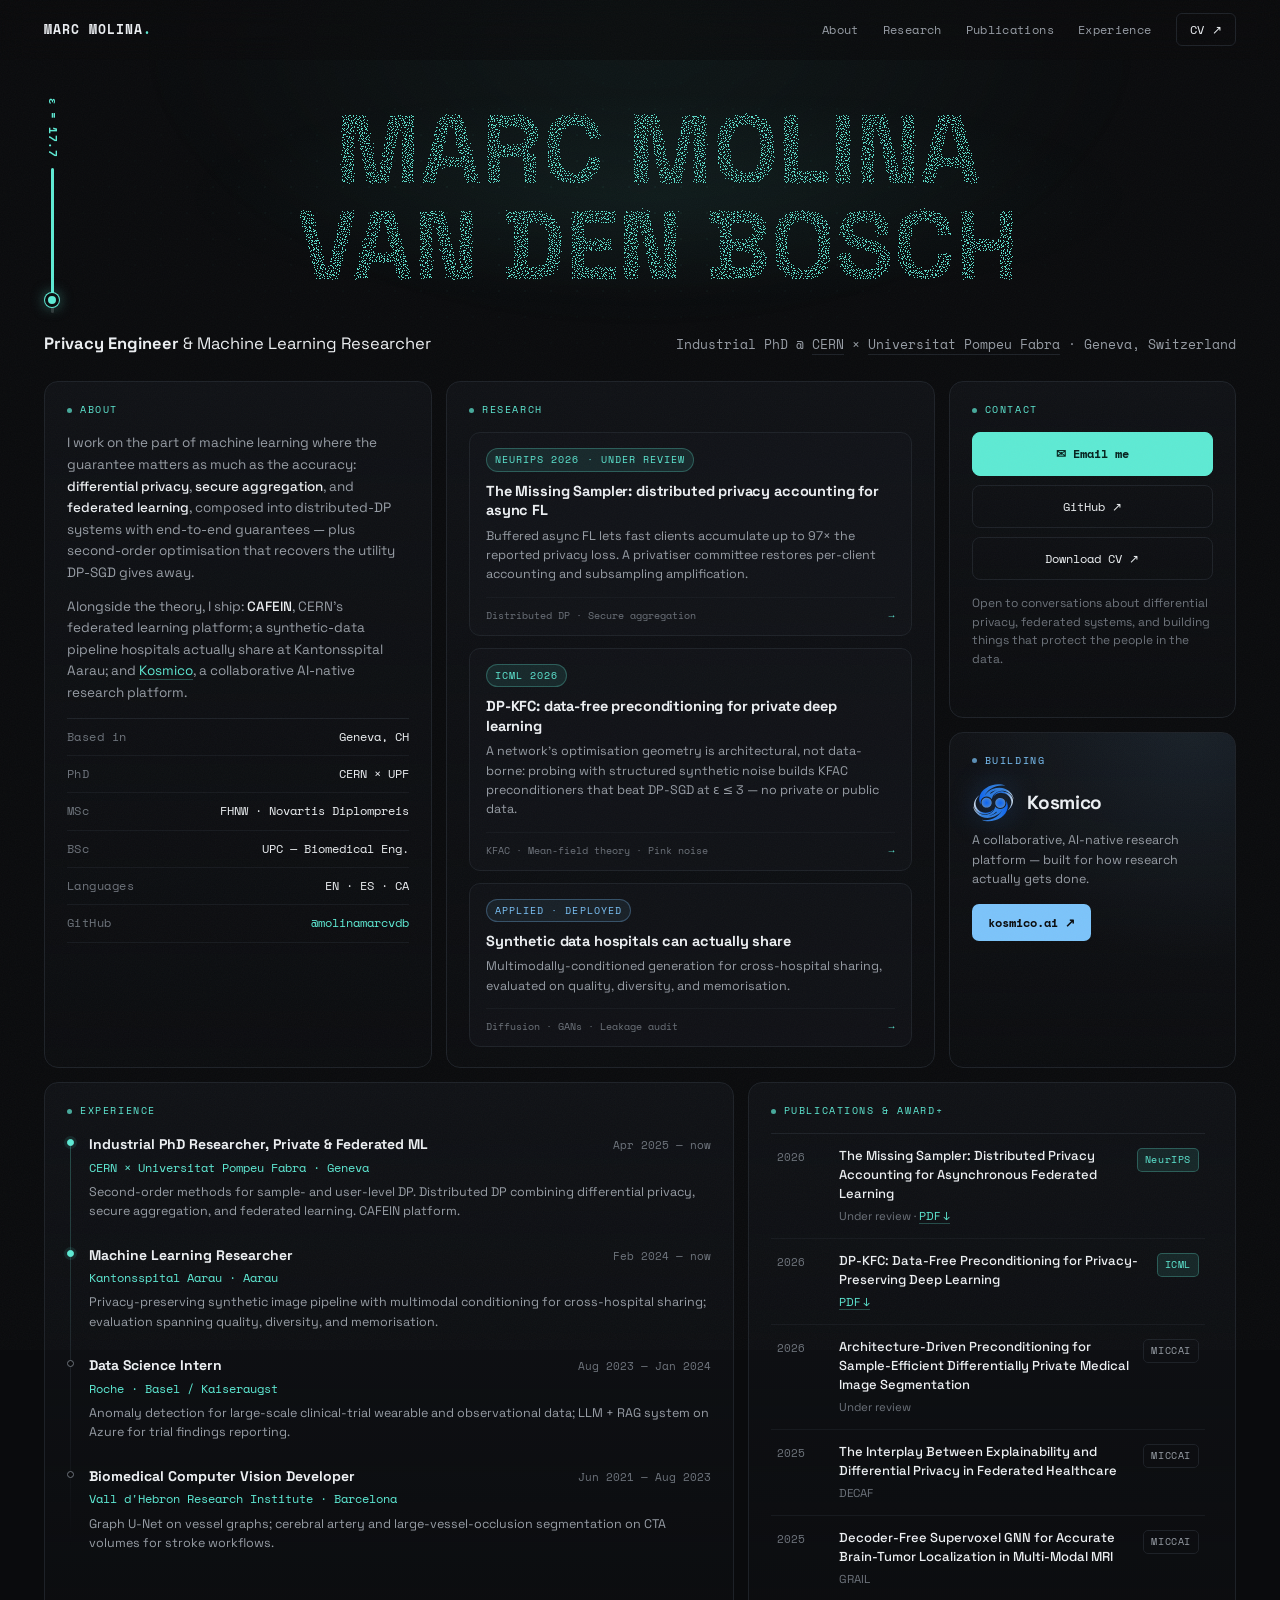
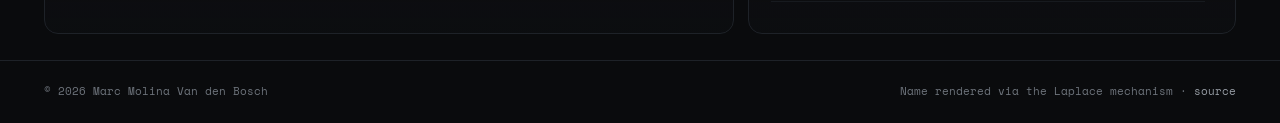
==== index.html @ 790215fb "personal website" ====
<!DOCTYPE html>
<html lang="en">
<head>
<meta charset="utf-8">
<meta name="viewport" content="width=device-width, initial-scale=1">
<title>Marc Molina Van den Bosch — Privacy Engineer &amp; ML Researcher</title>
<meta name="description" content="Privacy engineer and machine learning researcher at CERN. Differential privacy, private federated learning, secure aggregation, and privacy-preserving generative models.">
<meta name="author" content="Marc Molina Van den Bosch">

<meta property="og:type" content="website">
<meta property="og:title" content="Marc Molina Van den Bosch — Privacy Engineer &amp; ML Researcher">
<meta property="og:description" content="Differential privacy, private federated learning, secure aggregation. Industrial PhD researcher at CERN.">
<meta property="og:url" content="https://molinamarcvdb.github.io/">
<meta property="og:image" content="https://molinamarcvdb.github.io/assets/og.png">
<meta name="twitter:card" content="summary_large_image">
<meta name="twitter:image" content="https://molinamarcvdb.github.io/assets/og.png">
<meta name="theme-color" content="#0a0b0d">

<link rel="icon" href="data:image/svg+xml,%3Csvg xmlns='http://www.w3.org/2000/svg' viewBox='0 0 100 100'%3E%3Crect width='100' height='100' rx='20' fill='%230a0b0d'/%3E%3Ctext x='50' y='68' font-size='58' font-family='monospace' font-weight='bold' fill='%235eead4' text-anchor='middle'%3Eε%3C/text%3E%3C/svg%3E">

<link rel="preload" href="assets/fonts/space-grotesk-700.woff2" as="font" type="font/woff2" crossorigin>
<link rel="preload" href="assets/fonts/space-mono-400.woff2" as="font" type="font/woff2" crossorigin>
<link rel="stylesheet" href="assets/css/style.css">
</head>
<body>

<nav class="nav">
  <div class="nav__inner">
    <a class="nav__logo" href="#top">MARC MOLINA<span>.</span></a>
    <div class="nav__links">
      <a href="#about">About</a>
      <a href="#research">Research</a>
      <a href="#publications">Publications</a>
      <a href="#experience">Experience</a>
      <a class="nav__cv" href="assets/marc-molina-cv.pdf" target="_blank" rel="noopener">CV ↗</a>
    </div>
  </div>
</nav>

<main class="board-wrap" id="top">

  <!-- ======================= HERO BAND ======================= -->
  <header class="hero">
    <h1 class="hero__title">Marc Molina<br>Van den Bosch</h1>

    <div class="hero__canvas-wrap">
      <div class="eps" id="epsSlider" role="slider" tabindex="0"
           aria-label="Privacy budget epsilon — drag down to resolve the name"
           aria-orientation="vertical" aria-valuemin="0" aria-valuemax="1000" aria-valuenow="30">
        <span class="eps__val" id="epsVal">ε = 0.10</span>
        <div class="eps__track" id="epsTrack">
          <div class="eps__fill" id="epsFill"></div>
          <div class="eps__thumb" id="epsThumb"></div>
        </div>
      </div>
      <canvas id="nameCanvas" role="img" aria-label="Marc Molina Van den Bosch"></canvas>
    </div>

    <div class="hero__id">
      <p class="hero__role"><strong>Privacy Engineer</strong> &amp; Machine Learning Researcher</p>
      <p class="hero__affil">
        Industrial PhD @ <a href="https://home.cern/" target="_blank" rel="noopener">CERN</a>
        × <a href="https://www.upf.edu/" target="_blank" rel="noopener">Universitat Pompeu Fabra</a>
        · Geneva, Switzerland
      </p>
    </div>
  </header>

  <!-- ======================= BOARD ======================= -->
  <div class="board" data-stagger>

    <section class="panel span-4 reveal" id="about">
      <div class="panel__label">About</div>
      <p class="panel__text">
        I work on the part of machine learning where the guarantee matters as much as the
        accuracy: <strong>differential privacy</strong>, <strong>secure aggregation</strong>, and
        <strong>federated learning</strong>, composed into distributed-DP systems with end-to-end
        guarantees — plus second-order optimisation that recovers the utility DP-SGD gives away.
      </p>
      <p class="panel__text">
        Alongside the theory, I ship: <strong>CAFEIN</strong>, CERN's federated learning platform;
        a synthetic-data pipeline hospitals actually share at Kantonsspital Aarau; and
        <a href="https://kosmico.ai" target="_blank" rel="noopener">Kosmico</a>, a collaborative
        AI-native research platform.
      </p>
      <div class="facts">
        <div class="fact"><span class="fact__k">Based in</span><span class="fact__v">Geneva, CH</span></div>
        <div class="fact"><span class="fact__k">PhD</span><span class="fact__v">CERN × UPF</span></div>
        <div class="fact"><span class="fact__k">MSc</span><span class="fact__v">FHNW · Novartis Diplompreis</span></div>
        <div class="fact"><span class="fact__k">BSc</span><span class="fact__v">UPC — Biomedical Eng.</span></div>
        <div class="fact"><span class="fact__k">Languages</span><span class="fact__v">EN · ES · CA</span></div>
        <div class="fact"><span class="fact__k">GitHub</span><span class="fact__v"><a href="https://github.com/molinamarcvdb" target="_blank" rel="noopener">@molinamarcvdb</a></span></div>
      </div>
    </section>

    <section class="panel span-5 reveal" id="research">
      <div class="panel__label">Research</div>
      <div class="cards cards--stack">
        <a class="card" href="research/async-distributed-dp.html">
          <span class="card__tag">NeurIPS 2026 · under review</span>
          <h3 class="card__title">The Missing Sampler: distributed privacy accounting for async FL</h3>
          <p class="card__desc">Buffered async FL lets fast clients accumulate up to 97× the reported privacy loss. A privatiser committee restores per-client accounting and subsampling amplification.</p>
          <span class="card__foot"><span>Distributed DP · Secure aggregation</span><span class="card__arrow">→</span></span>
        </a>
        <a class="card" href="research/dp-kfc.html">
          <span class="card__tag">ICML 2026</span>
          <h3 class="card__title">DP-KFC: data-free preconditioning for private deep learning</h3>
          <p class="card__desc">A network's optimisation geometry is architectural, not data-borne: probing with structured synthetic noise builds KFAC preconditioners that beat DP-SGD at ε ≤ 3 — no private or public data.</p>
          <span class="card__foot"><span>KFAC · Mean-field theory · Pink noise</span><span class="card__arrow">→</span></span>
        </a>
        <a class="card" href="research/synthetic-data.html">
          <span class="card__tag card__tag--build">Applied · deployed</span>
          <h3 class="card__title">Synthetic data hospitals can actually share</h3>
          <p class="card__desc">Multimodally-conditioned generation for cross-hospital sharing, evaluated on quality, diversity, and memorisation.</p>
          <span class="card__foot"><span>Diffusion · GANs · Leakage audit</span><span class="card__arrow">→</span></span>
        </a>
      </div>
    </section>

    <div class="span-3 stack">
      <section class="panel reveal" id="contact">
        <div class="panel__label">Contact</div>
        <div class="contact-btns">
          <a class="btn btn--primary btn--block" href="mailto:marcmolinavdb@gmail.com">✉ Email me</a>
          <a class="btn btn--block" href="https://github.com/molinamarcvdb" target="_blank" rel="noopener">GitHub ↗</a>
          <a class="btn btn--block" href="assets/marc-molina-cv.pdf" target="_blank" rel="noopener">Download CV ↗</a>
        </div>
        <p class="contact-note">Open to conversations about differential privacy, federated systems, and building things that protect the people in the data.</p>
      </section>

      <section class="panel panel--kosmico reveal" id="kosmico">
        <div class="panel__label panel__label--build">Building</div>
        <div class="kosmico__lockup">
          <img class="kosmico__mark" src="assets/kosmico.svg" alt="Kosmico" width="44" height="41" loading="lazy">
          <h3 class="kosmico__title">Kosmico</h3>
        </div>
        <p class="kosmico__desc">A collaborative, AI-native research platform — built for how research actually gets done.</p>
        <a class="kosmico__cta" href="https://kosmico.ai" target="_blank" rel="noopener">kosmico.ai ↗</a>
      </section>
    </div>

    <section class="panel span-7 reveal" id="experience">
      <div class="panel__label">Experience</div>
      <div class="tl">
        <div class="tl__item tl__item--now">
          <span class="tl__dot"></span>
          <div class="tl__head">
            <h3 class="tl__role">Industrial PhD Researcher, Private &amp; Federated ML</h3>
            <span class="tl__date">Apr 2025 — now</span>
          </div>
          <p class="tl__org">CERN × Universitat Pompeu Fabra · Geneva</p>
          <p class="tl__desc">Second-order methods for sample- and user-level DP. Distributed DP combining differential privacy, secure aggregation, and federated learning. CAFEIN platform.</p>
        </div>
        <div class="tl__item tl__item--now">
          <span class="tl__dot"></span>
          <div class="tl__head">
            <h3 class="tl__role">Machine Learning Researcher</h3>
            <span class="tl__date">Feb 2024 — now</span>
          </div>
          <p class="tl__org">Kantonsspital Aarau · Aarau</p>
          <p class="tl__desc">Privacy-preserving synthetic image pipeline with multimodal conditioning for cross-hospital sharing; evaluation spanning quality, diversity, and memorisation.</p>
        </div>
        <div class="tl__item">
          <span class="tl__dot"></span>
          <div class="tl__head">
            <h3 class="tl__role">Data Science Intern</h3>
            <span class="tl__date">Aug 2023 — Jan 2024</span>
          </div>
          <p class="tl__org">Roche · Basel / Kaiseraugst</p>
          <p class="tl__desc">Anomaly detection for large-scale clinical-trial wearable and observational data; LLM + RAG system on Azure for trial findings reporting.</p>
        </div>
        <div class="tl__item">
          <span class="tl__dot"></span>
          <div class="tl__head">
            <h3 class="tl__role">Biomedical Computer Vision Developer</h3>
            <span class="tl__date">Jun 2021 — Aug 2023</span>
          </div>
          <p class="tl__org">Vall d'Hebron Research Institute · Barcelona</p>
          <p class="tl__desc">Graph U-Net on vessel graphs; cerebral artery and large-vessel-occlusion segmentation on CTA volumes for stroke workflows.</p>
        </div>
      </div>
    </section>

    <section class="panel span-5 reveal" id="publications">
      <div class="panel__label">Publications &amp; Awards</div>
      <div class="pubscroll">
        <div class="pubs">
          <div class="pub">
            <span class="pub__year">2026</span>
            <div>
              <p class="pub__title">The Missing Sampler: Distributed Privacy Accounting for Asynchronous Federated Learning</p>
              <p class="pub__note">Under review · <a class="pub__pdf" href="assets/papers/the-missing-sampler.pdf" target="_blank" rel="noopener">PDF ↓</a></p>
            </div>
            <span class="pub__venue pub__venue--hot">NeurIPS</span>
          </div>
          <div class="pub">
            <span class="pub__year">2026</span>
            <div>
              <p class="pub__title">DP-KFC: Data-Free Preconditioning for Privacy-Preserving Deep Learning</p>
              <p class="pub__note"><a class="pub__pdf" href="assets/papers/dp-kfc.pdf" target="_blank" rel="noopener">PDF ↓</a></p>
            </div>
            <span class="pub__venue pub__venue--hot">ICML</span>
          </div>
          <div class="pub">
            <span class="pub__year">2026</span>
            <div>
              <p class="pub__title">Architecture-Driven Preconditioning for Sample-Efficient Differentially Private Medical Image Segmentation</p>
              <p class="pub__note">Under review</p>
            </div>
            <span class="pub__venue">MICCAI</span>
          </div>
          <div class="pub">
            <span class="pub__year">2025</span>
            <div>
              <p class="pub__title">The Interplay Between Explainability and Differential Privacy in Federated Healthcare</p>
              <p class="pub__note">DECAF</p>
            </div>
            <span class="pub__venue">MICCAI</span>
          </div>
          <div class="pub">
            <span class="pub__year">2025</span>
            <div>
              <p class="pub__title">Decoder-Free Supervoxel GNN for Accurate Brain-Tumor Localization in Multi-Modal MRI</p>
              <p class="pub__note">GRAIL</p>
            </div>
            <span class="pub__venue">MICCAI</span>
          </div>
          <div class="pub">
            <span class="pub__year">2024</span>
            <div>
              <p class="pub__title">Memorization Detection Benchmark for Generative Image Models</p>
              <p class="pub__note">Safe Generative AI Workshop</p>
            </div>
            <span class="pub__venue">NeurIPS</span>
          </div>
          <div class="pub">
            <span class="pub__year">2024</span>
            <div><p class="pub__title">Enhancing federated learning in multicenter studies via synthetic data generation for improved downstream performance</p></div>
            <span class="pub__venue">RSNA</span>
          </div>
          <div class="pub">
            <span class="pub__year">2024</span>
            <div>
              <p class="pub__title">A multifaceted evaluation framework of generative medical image models</p>
              <p class="pub__note">Best MSc thesis — Novartis Industry Diplompreis</p>
            </div>
            <span class="pub__venue pub__venue--award">Award</span>
          </div>
          <div class="pub">
            <span class="pub__year">2024</span>
            <div>
              <p class="pub__title">Conditional Style-based GANs for Generating Synthetically Private Mammograms</p>
              <p class="pub__note">Top-5 abstract — KSA Tag der Innovation &amp; Forschung</p>
            </div>
            <span class="pub__venue pub__venue--award">Award</span>
          </div>
          <div class="pub">
            <span class="pub__year">2024</span>
            <div><p class="pub__title">Evolutionary, Bayesian, and Quasi-Monte Carlo Hyperparameter Tuning</p></div>
            <span class="pub__venue">ISBM</span>
          </div>
          <div class="pub">
            <span class="pub__year">2023</span>
            <div><p class="pub__title">Fully automated Large Vessel Occlusion localization and segmentation from CT and CTA</p></div>
            <span class="pub__venue">ESOC</span>
          </div>
        </div>
      </div>
    </section>

  </div>
</main>

<footer class="foot">
  <div class="foot__inner">
    <span>© 2026 Marc Molina Van den Bosch</span>
    <span>Name rendered via the Laplace mechanism · <a href="https://github.com/molinamarcvdb/molinamarcvdb.github.io">source</a></span>
  </div>
</footer>

<script src="assets/js/noise.js"></script>
<script src="assets/js/main.js"></script>
</body>
</html>
---- assets/css/style.css ----
/* ============================================================
   Marc Molina Van den Bosch — personal site (dashboard layout)
   Palette: signal emerging from noise.
   Semantics: teal = research, blue = built/shipped, gold = award
   Type: Space Grotesk (display/body) + Space Mono (data) — self-hosted, OFL.
   ============================================================ */

@font-face {
  font-family: 'Space Grotesk';
  font-style: normal; font-weight: 400; font-display: swap;
  src: url('../fonts/space-grotesk-400.woff2') format('woff2');
}
@font-face {
  font-family: 'Space Grotesk';
  font-style: normal; font-weight: 500; font-display: swap;
  src: url('../fonts/space-grotesk-500.woff2') format('woff2');
}
@font-face {
  font-family: 'Space Grotesk';
  font-style: normal; font-weight: 700; font-display: swap;
  src: url('../fonts/space-grotesk-700.woff2') format('woff2');
}
@font-face {
  font-family: 'Space Mono';
  font-style: normal; font-weight: 400; font-display: swap;
  src: url('../fonts/space-mono-400.woff2') format('woff2');
}
@font-face {
  font-family: 'Space Mono';
  font-style: normal; font-weight: 700; font-display: swap;
  src: url('../fonts/space-mono-700.woff2') format('woff2');
}

:root {
  --bg:        #0a0b0d;
  --bg-elev:   #101216;
  --bg-elev-2: #14171c;
  --line:      #1e2228;
  --line-soft: #171a1f;
  --text:      #eceff2;
  --muted:     #979da5;
  --muted-dim: #6d737b;
  --accent:    #5eead4;
  --accent-2:  #7cc4fa;
  --gold:      #e6c078;
  --accent-dim: rgba(94, 234, 212, 0.10);
  --accent-line: rgba(94, 234, 212, 0.28);

  --mono: 'Space Mono', ui-monospace, SFMono-Regular, 'SF Mono', Menlo, monospace;
  --sans: 'Space Grotesk', -apple-system, BlinkMacSystemFont, 'Segoe UI', system-ui, sans-serif;

  --maxw: 1080px;        /* article pages */
  --maxw-board: 1240px;  /* dashboard */
  --ease: cubic-bezier(0.16, 1, 0.3, 1);
}

*, *::before, *::after { box-sizing: border-box; }

html {
  scroll-behavior: smooth;
  -webkit-text-size-adjust: 100%;
  scrollbar-width: thin;
  scrollbar-color: #262b33 var(--bg);
}

body {
  margin: 0;
  background: var(--bg);
  color: var(--text);
  font-family: var(--sans);
  font-size: 15.5px;
  line-height: 1.6;
  -webkit-font-smoothing: antialiased;
  -moz-osx-font-smoothing: grayscale;
  overflow-x: hidden;
}

/* ---- Film grain overlay ---- */
body::after {
  content: '';
  position: fixed;
  inset: -50%;
  pointer-events: none;
  z-index: 9999;
  opacity: 0.035;
  background-image: url("data:image/svg+xml,%3Csvg xmlns='http://www.w3.org/2000/svg' width='200' height='200'%3E%3Cfilter id='n'%3E%3CfeTurbulence type='fractalNoise' baseFrequency='0.85' numOctaves='3' stitchTiles='stitch'/%3E%3C/filter%3E%3Crect width='200' height='200' filter='url(%23n)'/%3E%3C/svg%3E");
  animation: grain 8s steps(6) infinite;
}
@keyframes grain {
  0%,100% { transform: translate(0,0); }
  17% { transform: translate(-3%, -2%); }
  33% { transform: translate(2%, -4%); }
  50% { transform: translate(-2%, 3%); }
  67% { transform: translate(3%, 1%); }
  83% { transform: translate(-1%, -3%); }
}

/* ---- Ambient glow ---- */
body::before {
  content: '';
  position: fixed;
  top: -30vh; left: 50%;
  width: 90vw; height: 70vh;
  transform: translateX(-50%);
  pointer-events: none;
  z-index: 0;
  background: radial-gradient(ellipse at center, rgba(94,234,212,0.055), transparent 62%);
  filter: blur(30px);
}

a { color: inherit; }

::selection { background: var(--accent); color: #06231f; }

::-webkit-scrollbar { width: 10px; }
::-webkit-scrollbar-track { background: var(--bg); }
::-webkit-scrollbar-thumb { background: #22272e; border-radius: 6px; border: 2px solid var(--bg); }
::-webkit-scrollbar-thumb:hover { background: #2e3640; }

/* ============================================================
   Layout containers
   ============================================================ */
.wrap {                       /* article pages */
  width: 100%;
  max-width: var(--maxw);
  margin: 0 auto;
  padding: 0 28px;
  position: relative;
  z-index: 1;
}

.board-wrap {                 /* dashboard */
  width: 100%;
  max-width: var(--maxw-board);
  margin: 0 auto;
  padding: 0 24px 26px;
  position: relative;
  z-index: 1;
}

/* ============================================================
   Nav
   ============================================================ */
.nav {
  position: fixed;
  top: 0; left: 0; right: 0;
  z-index: 100;
  backdrop-filter: blur(14px);
  -webkit-backdrop-filter: blur(14px);
  background: rgba(10, 11, 13, 0.6);
  border-bottom: 1px solid transparent;
  transition: border-color .4s var(--ease), background .4s var(--ease);
}
.nav.scrolled {
  border-bottom-color: var(--line);
  background: rgba(10, 11, 13, 0.86);
}
.nav__inner {
  max-width: var(--maxw-board);
  margin: 0 auto;
  padding: 13px 24px;
  display: flex;
  align-items: center;
  justify-content: space-between;
  gap: 20px;
}
.nav__logo {
  font-family: var(--mono);
  font-size: 13px;
  letter-spacing: 0.08em;
  text-decoration: none;
  color: var(--text);
  font-weight: 600;
  white-space: nowrap;
}
.nav__logo span { color: var(--accent); }
.nav__links {
  display: flex;
  gap: 24px;
  align-items: center;
}
.nav__links a {
  font-family: var(--mono);
  font-size: 12px;
  color: var(--muted);
  text-decoration: none;
  letter-spacing: 0.03em;
  transition: color .25s var(--ease);
  position: relative;
}
.nav__links a::after {
  content: '';
  position: absolute;
  left: 0; bottom: -5px;
  width: 0; height: 1px;
  background: var(--accent);
  transition: width .3s var(--ease);
}
.nav__links a:hover { color: var(--text); }
.nav__links a:hover::after { width: 100%; }
.nav__cv {
  border: 1px solid var(--line);
  padding: 6px 13px;
  border-radius: 6px;
  color: var(--text) !important;
}
.nav__cv:hover {
  border-color: var(--accent-line);
  background: var(--accent-dim);
}
.nav__cv::after { display: none !important; }

@media (max-width: 720px) {
  .nav__links a:not(.nav__cv) { display: none; }
}

/* ============================================================
   Hero band — compact
   ============================================================ */
.hero {
  position: relative;
  padding: 96px 0 24px;
  display: flex;
  flex-direction: column;
  gap: 16px;
}
/* Faint sampling grid behind the point cloud */
.hero::before {
  content: '';
  position: absolute;
  inset: 70px 0 0 0;
  background-image: radial-gradient(rgba(94, 234, 212, 0.05) 1px, transparent 1.4px);
  background-size: 26px 26px;
  -webkit-mask-image: radial-gradient(ellipse 75% 80% at 45% 45%, black, transparent 80%);
  mask-image: radial-gradient(ellipse 75% 80% at 45% 45%, black, transparent 80%);
  pointer-events: none;
  z-index: -1;
}

/* The name renders as real text until the canvas proves it can take over. */
.hero__title {
  font-size: clamp(32px, 6.6vw, 84px);
  font-weight: 700;
  line-height: 1.02;
  letter-spacing: -0.04em;
  text-transform: uppercase;
  margin: 0;
  color: var(--accent);
  opacity: 0;
  animation: fadeUp .8s var(--ease) .4s forwards;
}

.hero__canvas-wrap {
  position: relative;
  width: 100%;
  display: none;            /* revealed by JS once the cloud is built */
  align-items: stretch;
  gap: clamp(12px, 1.6vw, 24px);
}
.hero.canvas-on .hero__canvas-wrap { display: flex; }
#nameCanvas {
  display: block;
  flex: 1;
  min-width: 0;
  width: auto;
  height: auto;
  cursor: crosshair;
  background: radial-gradient(58% 72% at 50% 46%, rgba(94, 234, 212, 0.05), transparent 72%);
}
.hero.canvas-on .hero__title {
  position: absolute;
  width: 1px; height: 1px;
  padding: 0; margin: -1px;
  overflow: hidden;
  clip: rect(0,0,0,0);
  white-space: nowrap;
  border: 0;
  animation: none;
}

.hero__id {
  display: flex;
  align-items: baseline;
  justify-content: space-between;
  gap: 10px 28px;
  flex-wrap: wrap;
}
.hero__role {
  font-size: 16.5px;
  color: var(--text);
  font-weight: 400;
  margin: 0;
  opacity: 0;
  animation: fadeUp .8s var(--ease) 1.5s forwards;
}
.hero__role strong { font-weight: 600; }
.hero__affil {
  font-family: var(--mono);
  font-size: 12.5px;
  color: var(--muted);
  margin: 0;
  opacity: 0;
  animation: fadeUp .8s var(--ease) 1.65s forwards;
}
.hero__affil a { color: var(--muted); text-decoration: none; border-bottom: 1px solid var(--line); }
.hero__affil a:hover { color: var(--accent); border-color: var(--accent-line); }

@keyframes fadeUp {
  from { opacity: 0; transform: translateY(14px); }
  to   { opacity: 1; transform: translateY(0); }
}

/* ---- The epsilon control — vertical dial, left of the name ----
   Drag DOWN to raise epsilon and resolve the name. t=0 (noise) at the top,
   t=1 (crisp) at the bottom, so the fill grows downward as signal returns. */
.eps {
  flex: 0 0 auto;
  display: flex;
  flex-direction: column;
  align-items: center;
  justify-content: center;
  gap: 10px;
  padding: 2px 0;
  touch-action: none;       /* let us own vertical drag, not the page scroll */
  outline: none;
  opacity: 0;
  animation: fadeUp .8s var(--ease) 2s forwards;
}
.eps__val {
  font-family: var(--mono);
  font-size: 10.5px;
  color: var(--accent);
  font-weight: 600;
  font-variant-numeric: tabular-nums;
  white-space: nowrap;
  writing-mode: vertical-rl;
  text-orientation: mixed;
  letter-spacing: 0.05em;
}
.eps__track {
  position: relative;
  flex: 1;
  width: 3px;
  min-height: 70px;         /* stay draggable even when the name is short */
  border-radius: 3px;
  background: rgba(255, 255, 255, 0.15);
  cursor: pointer;
}
.eps__fill {
  position: absolute;
  top: 0; left: 0; right: 0;
  height: var(--pct, 50%);
  background: var(--accent);
  border-radius: 3px;
}
.eps__thumb {
  position: absolute;
  left: 50%;
  top: var(--pct, 50%);
  width: 14px; height: 14px;
  border-radius: 50%;
  background: var(--accent);
  border: 3px solid var(--bg);
  box-shadow: 0 0 0 1px var(--accent), 0 0 14px rgba(94, 234, 212, 0.5);
  transform: translate(-50%, -50%);
  cursor: grab;
  transition: box-shadow .2s var(--ease);
}
.eps.dragging .eps__thumb,
.eps__thumb:active { cursor: grabbing; box-shadow: 0 0 0 1px var(--accent), 0 0 20px rgba(94, 234, 212, 0.75); }
.eps:focus-visible .eps__thumb { box-shadow: 0 0 0 2px var(--accent), 0 0 20px rgba(94, 234, 212, 0.7); }

/* The rotated readout would eat the whole column when the name is short. */
@media (max-width: 900px) {
  .eps__val { display: none; }
}

/* ============================================================
   Board grid
   ============================================================ */
.board {
  display: grid;
  grid-template-columns: repeat(12, 1fr);
  gap: 14px;
  align-items: stretch;
}
.span-3 { grid-column: span 3; }
.span-4 { grid-column: span 4; }
.span-5 { grid-column: span 5; }
.span-7 { grid-column: span 7; }

.stack {
  display: flex;
  flex-direction: column;
  gap: 14px;
}
.stack > .panel { flex: 1; }

@media (max-width: 1080px) {
  .span-3, .span-4, .span-5, .span-7 { grid-column: span 6; }
}
@media (max-width: 760px) {
  .span-3, .span-4, .span-5, .span-7 { grid-column: span 12; }
}

.panel {
  border: 1px solid var(--line);
  border-radius: 14px;
  background: linear-gradient(180deg, var(--bg-elev), rgba(16, 18, 22, 0.35));
  padding: 20px 22px;
  min-width: 0;
}
.panel__label {
  font-family: var(--mono);
  font-size: 10px;
  letter-spacing: 0.16em;
  text-transform: uppercase;
  color: var(--accent);
  margin-bottom: 14px;
  display: flex;
  align-items: center;
  gap: 8px;
}
.panel__label::before {
  content: '';
  width: 5px; height: 5px;
  border-radius: 50%;
  background: var(--accent);
  opacity: 0.7;
}
.panel__label--build { color: var(--accent-2); }
.panel__label--build::before { background: var(--accent-2); }

.panel__text {
  color: var(--muted);
  font-size: 13.5px;
  line-height: 1.6;
  margin: 0 0 12px;
}
.panel__text strong { color: var(--text); font-weight: 500; }
.panel__text a { color: var(--accent); text-decoration: none; border-bottom: 1px solid var(--accent-line); }
.panel__text a:hover { background: var(--accent-dim); }

/* ============================================================
   Facts
   ============================================================ */
.facts { border-top: 1px solid var(--line); margin-top: 14px; }
.fact {
  display: flex;
  justify-content: space-between;
  gap: 14px;
  padding: 9px 0;
  border-bottom: 1px solid var(--line-soft);
  font-family: var(--mono);
  font-size: 11.5px;
}
.fact__k { color: var(--muted-dim); letter-spacing: .04em; }
.fact__v { color: var(--text); text-align: right; }
.fact__v a { color: var(--accent); text-decoration: none; }
.fact__v a:hover { text-decoration: underline; }

/* ============================================================
   Research cards — stacked compact
   ============================================================ */
.cards--stack {
  display: flex;
  flex-direction: column;
  gap: 12px;
}
.card {
  position: relative;
  display: flex;
  flex-direction: column;
  border: 1px solid var(--line);
  border-radius: 11px;
  padding: 15px 16px 11px;
  background: rgba(20, 23, 28, 0.5);
  text-decoration: none;
  color: inherit;
  overflow: hidden;
  transition: border-color .35s var(--ease), transform .35s var(--ease);
}
.card::before {
  content: '';
  position: absolute;
  inset: 0;
  background: radial-gradient(320px circle at var(--mx,50%) var(--my,0%), rgba(94,234,212,0.07), transparent 45%);
  opacity: 0;
  transition: opacity .35s var(--ease);
  pointer-events: none;
}
.card:hover { border-color: var(--accent-line); transform: translateY(-2px); }
.card:hover::before { opacity: 1; }

.card__tag {
  font-family: var(--mono);
  font-size: 9.5px;
  letter-spacing: 0.11em;
  text-transform: uppercase;
  color: var(--accent);
  background: var(--accent-dim);
  border: 1px solid var(--accent-line);
  padding: 3px 8px;
  border-radius: 20px;
  align-self: flex-start;
  margin-bottom: 10px;
}
.card__tag--build {
  color: var(--accent-2);
  border-color: rgba(124, 196, 250, 0.3);
  background: rgba(124, 196, 250, 0.08);
}
.card__title {
  font-size: 14.5px;
  font-weight: 600;
  margin: 0 0 6px;
  letter-spacing: -0.01em;
  line-height: 1.35;
}
.card__desc {
  color: var(--muted);
  font-size: 12.5px;
  margin: 0 0 12px;
  flex: 1;
  line-height: 1.55;
}
.card__foot {
  display: flex;
  align-items: center;
  justify-content: space-between;
  gap: 12px;
  font-family: var(--mono);
  font-size: 10px;
  color: var(--muted-dim);
  padding-top: 10px;
  border-top: 1px solid var(--line-soft);
}
.card__arrow {
  color: var(--accent);
  transition: transform .3s var(--ease);
  display: inline-block;
}
.card:hover .card__arrow { transform: translateX(4px); }

/* ============================================================
   Publications — scrollable panel
   ============================================================ */
.pubscroll {
  overflow-y: auto;
  max-height: 480px;
  padding-right: 8px;
  scrollbar-width: thin;
  scrollbar-color: #262b33 transparent;
}
.pubscroll::-webkit-scrollbar { width: 7px; }
.pubscroll::-webkit-scrollbar-track { background: transparent; }
.pubscroll::-webkit-scrollbar-thumb { background: #22272e; border-radius: 5px; }
.pubscroll::-webkit-scrollbar-thumb:hover { background: #2e3640; }

.pubs { border-top: 1px solid var(--line); }
.pub {
  display: grid;
  grid-template-columns: 48px 1fr auto;
  gap: 14px;
  align-items: start;
  padding: 13px 6px;
  border-bottom: 1px solid var(--line-soft);
  transition: background .3s var(--ease), padding-left .3s var(--ease);
  position: relative;
}
.pub:hover { background: rgba(255,255,255,0.014); padding-left: 12px; }
.pub::before {
  content: '';
  position: absolute;
  left: 0;
  top: 13px;
  bottom: 13px;
  width: 2px;
  border-radius: 2px;
  background: var(--accent);
  transform: scaleY(0);
  transform-origin: top;
  transition: transform .3s var(--ease);
}
.pub:hover::before { transform: scaleY(1); }
.pub__year {
  font-family: var(--mono);
  font-size: 11px;
  color: var(--muted-dim);
  padding-top: 2px;
  font-variant-numeric: tabular-nums;
}
.pub__title {
  font-size: 13px;
  color: var(--text);
  margin: 0 0 3px;
  font-weight: 450;
  line-height: 1.45;
}
.pub__note { font-size: 11.5px; color: var(--muted-dim); margin: 0; }
.pub__pdf { color: var(--accent); text-decoration: none; border-bottom: 1px solid var(--accent-line); }
.pub__pdf:hover { background: var(--accent-dim); }
.pub__venue {
  font-family: var(--mono);
  font-size: 10px;
  letter-spacing: .06em;
  color: var(--muted);
  border: 1px solid var(--line);
  border-radius: 5px;
  padding: 3px 7px;
  white-space: nowrap;
  align-self: start;
  margin-top: 1px;
}
.pub__venue--hot {
  color: var(--accent);
  border-color: var(--accent-line);
  background: var(--accent-dim);
}
.pub__venue--award {
  color: var(--gold);
  border-color: rgba(230, 192, 120, 0.35);
  background: rgba(230, 192, 120, 0.08);
}
@media (max-width: 500px) {
  .pub { grid-template-columns: 1fr auto; }
  .pub__year { display: none; }
}

/* ============================================================
   Experience timeline — compact
   ============================================================ */
.tl { position: relative; padding-left: 22px; }
.tl::before {
  content: '';
  position: absolute;
  left: 3px; top: 8px; bottom: 8px;
  width: 1px;
  background: linear-gradient(180deg, var(--accent-line), var(--line) 55%, transparent);
}
.tl__item { position: relative; padding-bottom: 22px; }
.tl__item:last-child { padding-bottom: 0; }
.tl__dot {
  position: absolute;
  left: -22px; top: 6px;
  width: 7px; height: 7px;
  border-radius: 50%;
  background: var(--bg);
  border: 1px solid var(--muted-dim);
}
.tl__item--now .tl__dot {
  background: var(--accent);
  border-color: var(--accent);
  box-shadow: 0 0 0 3px var(--accent-dim);
}
.tl__head {
  display: flex;
  justify-content: space-between;
  align-items: baseline;
  gap: 14px;
  flex-wrap: wrap;
}
.tl__role { font-size: 14px; font-weight: 600; margin: 0; }
.tl__date {
  font-family: var(--mono);
  font-size: 10.5px;
  color: var(--muted-dim);
  white-space: nowrap;
}
.tl__org { font-family: var(--mono); font-size: 11.5px; color: var(--accent); margin: 3px 0 6px; }
.tl__desc { color: var(--muted); font-size: 12.5px; line-height: 1.55; margin: 0; }

/* ============================================================
   Contact + Kosmico panels
   ============================================================ */
.contact-btns {
  display: flex;
  flex-direction: column;
  gap: 9px;
  margin-bottom: 14px;
}
.btn {
  font-family: var(--mono);
  font-size: 12px;
  text-decoration: none;
  padding: 11px 18px;
  border-radius: 8px;
  border: 1px solid var(--line);
  color: var(--text);
  transition: all .28s var(--ease);
  display: inline-flex;
  align-items: center;
  gap: 9px;
}
.btn:hover { border-color: var(--accent-line); background: var(--accent-dim); transform: translateY(-2px); }
.btn--primary {
  background: var(--accent);
  color: #06231f;
  border-color: var(--accent);
  font-weight: 600;
}
.btn--primary:hover {
  background: var(--accent);
  box-shadow: 0 8px 26px rgba(94,234,212,0.26);
}
.btn--block { width: 100%; justify-content: center; }

.contact-note {
  color: var(--muted-dim);
  font-size: 12px;
  line-height: 1.55;
  margin: 0;
}

.panel--kosmico {
  background:
    radial-gradient(420px circle at 85% 0%, rgba(124, 196, 250, 0.08), transparent 55%),
    linear-gradient(180deg, var(--bg-elev), rgba(16, 18, 22, 0.3));
}
.kosmico__lockup {
  display: flex;
  align-items: center;
  gap: 11px;
  margin-bottom: 8px;
}
.kosmico__mark {
  width: 44px;
  height: auto;
  flex: 0 0 auto;
  filter: drop-shadow(0 0 14px rgba(39, 119, 225, 0.35));
}
.kosmico__title { font-size: 19px; font-weight: 600; margin: 0; letter-spacing: -0.02em; }
.kosmico__desc { color: var(--muted); margin: 0 0 14px; font-size: 12.5px; line-height: 1.55; }
.kosmico__cta {
  font-family: var(--mono);
  font-size: 12px;
  color: var(--bg);
  background: var(--accent-2);
  border-radius: 7px;
  padding: 9px 16px;
  text-decoration: none;
  font-weight: 600;
  white-space: nowrap;
  transition: transform .25s var(--ease), box-shadow .25s var(--ease);
  display: inline-block;
}
.kosmico__cta:hover {
  transform: translateY(-2px);
  box-shadow: 0 8px 26px rgba(124, 196, 250, 0.28);
}

/* ============================================================
   Footer
   ============================================================ */
.foot {
  border-top: 1px solid var(--line);
  padding: 22px 0;
  font-family: var(--mono);
  font-size: 11px;
  color: var(--muted-dim);
}
.foot__inner {
  max-width: var(--maxw-board);
  margin: 0 auto;
  padding: 0 24px;
  display: flex;
  justify-content: space-between;
  gap: 16px;
  flex-wrap: wrap;
}
.foot a { color: var(--muted); text-decoration: none; }
.foot a:hover { color: var(--accent); }

/* ============================================================
   Reveal on scroll
   ============================================================ */
.reveal {
  opacity: 0;
  transform: translateY(16px);
  transition: opacity .7s var(--ease), transform .7s var(--ease);
}
.reveal.in { opacity: 1; transform: none; }

/* ============================================================
   Article pages (research deep-dives)
   ============================================================ */
.article { padding-top: 130px; padding-bottom: 90px; max-width: 760px; }
.article__back {
  font-family: var(--mono);
  font-size: 12.5px;
  color: var(--muted);
  text-decoration: none;
  display: inline-flex;
  align-items: center;
  gap: 8px;
  margin-bottom: 34px;
  transition: color .25s var(--ease), gap .25s var(--ease);
}
.article__back:hover { color: var(--accent); gap: 12px; }
.article__tag {
  font-family: var(--mono);
  font-size: 11px;
  letter-spacing: .13em;
  text-transform: uppercase;
  color: var(--accent);
  margin-bottom: 16px;
}
.article__title {
  font-size: clamp(28px, 5vw, 44px);
  font-weight: 650;
  line-height: 1.15;
  letter-spacing: -0.032em;
  margin: 0 0 18px;
}
.article__lede {
  font-size: 19px;
  color: var(--muted);
  line-height: 1.6;
  margin: 0 0 26px;
}
.article__meta {
  display: flex;
  gap: 22px;
  flex-wrap: wrap;
  font-family: var(--mono);
  font-size: 12px;
  color: var(--muted-dim);
  padding: 16px 0;
  border-top: 1px solid var(--line);
  border-bottom: 1px solid var(--line);
  margin-bottom: 46px;
}
.article__meta b { color: var(--text); font-weight: 500; }
.article__meta a {
  color: var(--accent);
  text-decoration: none;
  border-bottom: 1px solid var(--accent-line);
  font-weight: 600;
}
.article__meta a:hover { background: var(--accent-dim); }

.prose h2 {
  font-size: 22px;
  font-weight: 600;
  letter-spacing: -0.02em;
  margin: 46px 0 16px;
  padding-left: 14px;
  border-left: 2px solid var(--accent);
}
.prose h3 { font-size: 16.5px; font-weight: 600; margin: 32px 0 10px; color: var(--text); }
.prose p { color: var(--muted); margin: 0 0 18px; font-size: 16.5px; }
.prose strong { color: var(--text); font-weight: 500; }
.prose a { color: var(--accent); text-decoration: none; border-bottom: 1px solid var(--accent-line); }
.prose a:hover { background: var(--accent-dim); }
.prose ul { color: var(--muted); padding-left: 20px; margin: 0 0 18px; }
.prose li { margin-bottom: 9px; font-size: 16px; }
.prose li::marker { color: var(--accent); }
.prose code {
  font-family: var(--mono);
  font-size: 0.87em;
  background: var(--bg-elev-2);
  border: 1px solid var(--line);
  border-radius: 4px;
  padding: 2px 6px;
  color: var(--accent);
}

.callout {
  border: 1px solid var(--line);
  border-left: 2px solid var(--accent);
  border-radius: 0 10px 10px 0;
  background: var(--bg-elev);
  padding: 20px 24px;
  margin: 30px 0;
}
.callout__label {
  font-family: var(--mono);
  font-size: 10.5px;
  letter-spacing: .13em;
  text-transform: uppercase;
  color: var(--accent);
  margin-bottom: 8px;
}
.callout p { margin: 0; font-size: 15.5px; }

.article__nav {
  display: flex;
  justify-content: space-between;
  gap: 16px;
  margin-top: 70px;
  padding-top: 28px;
  border-top: 1px solid var(--line);
  font-family: var(--mono);
  font-size: 13px;
  flex-wrap: wrap;
}
.article__nav a { color: var(--muted); text-decoration: none; transition: color .25s var(--ease); }
.article__nav a:hover { color: var(--accent); }

/* ---- Reduced motion ---- */
@media (prefers-reduced-motion: reduce) {
  *, *::before, *::after {
    animation-duration: 0.01ms !important;
    animation-iteration-count: 1 !important;
    transition-duration: 0.01ms !important;
    scroll-behavior: auto !important;
  }
  .hero__role, .hero__affil, .eps, .hero__title { opacity: 1 !important; }
  .reveal { opacity: 1; transform: none; }
  body::after { animation: none; }
}
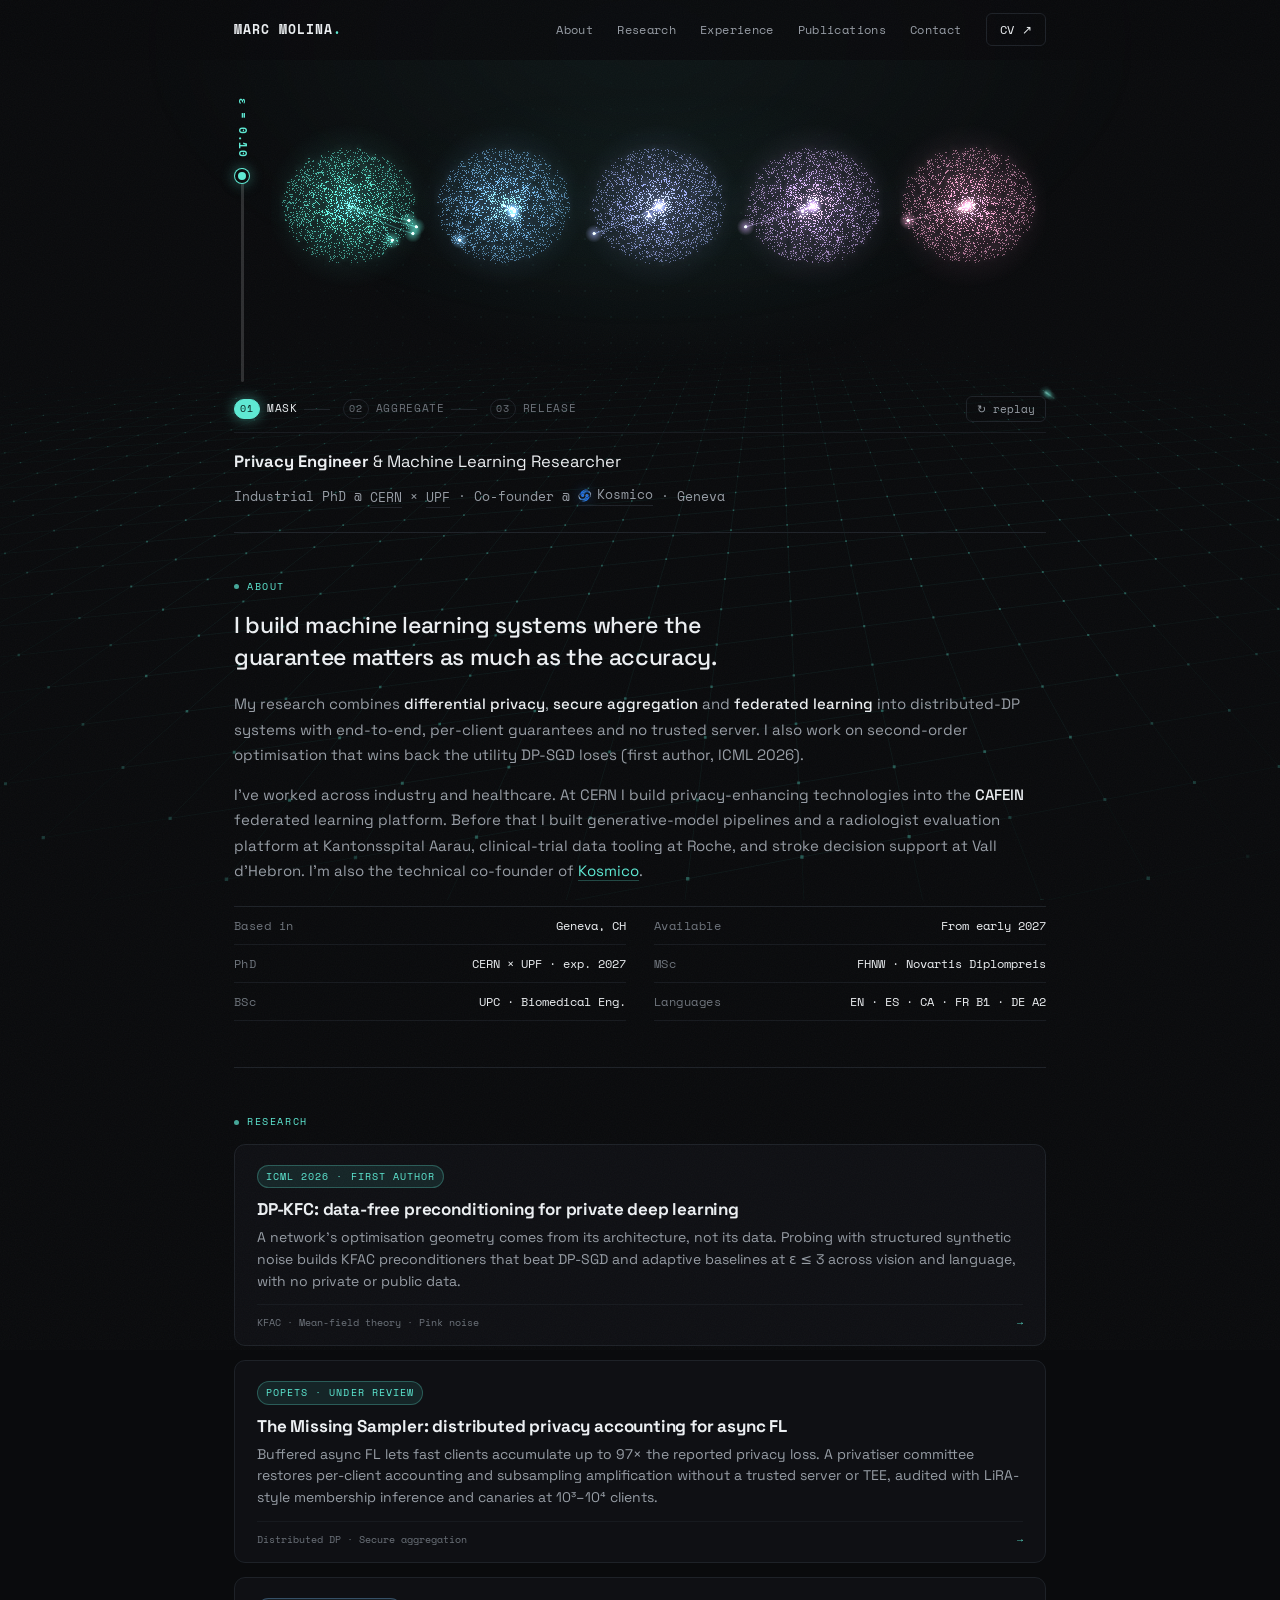
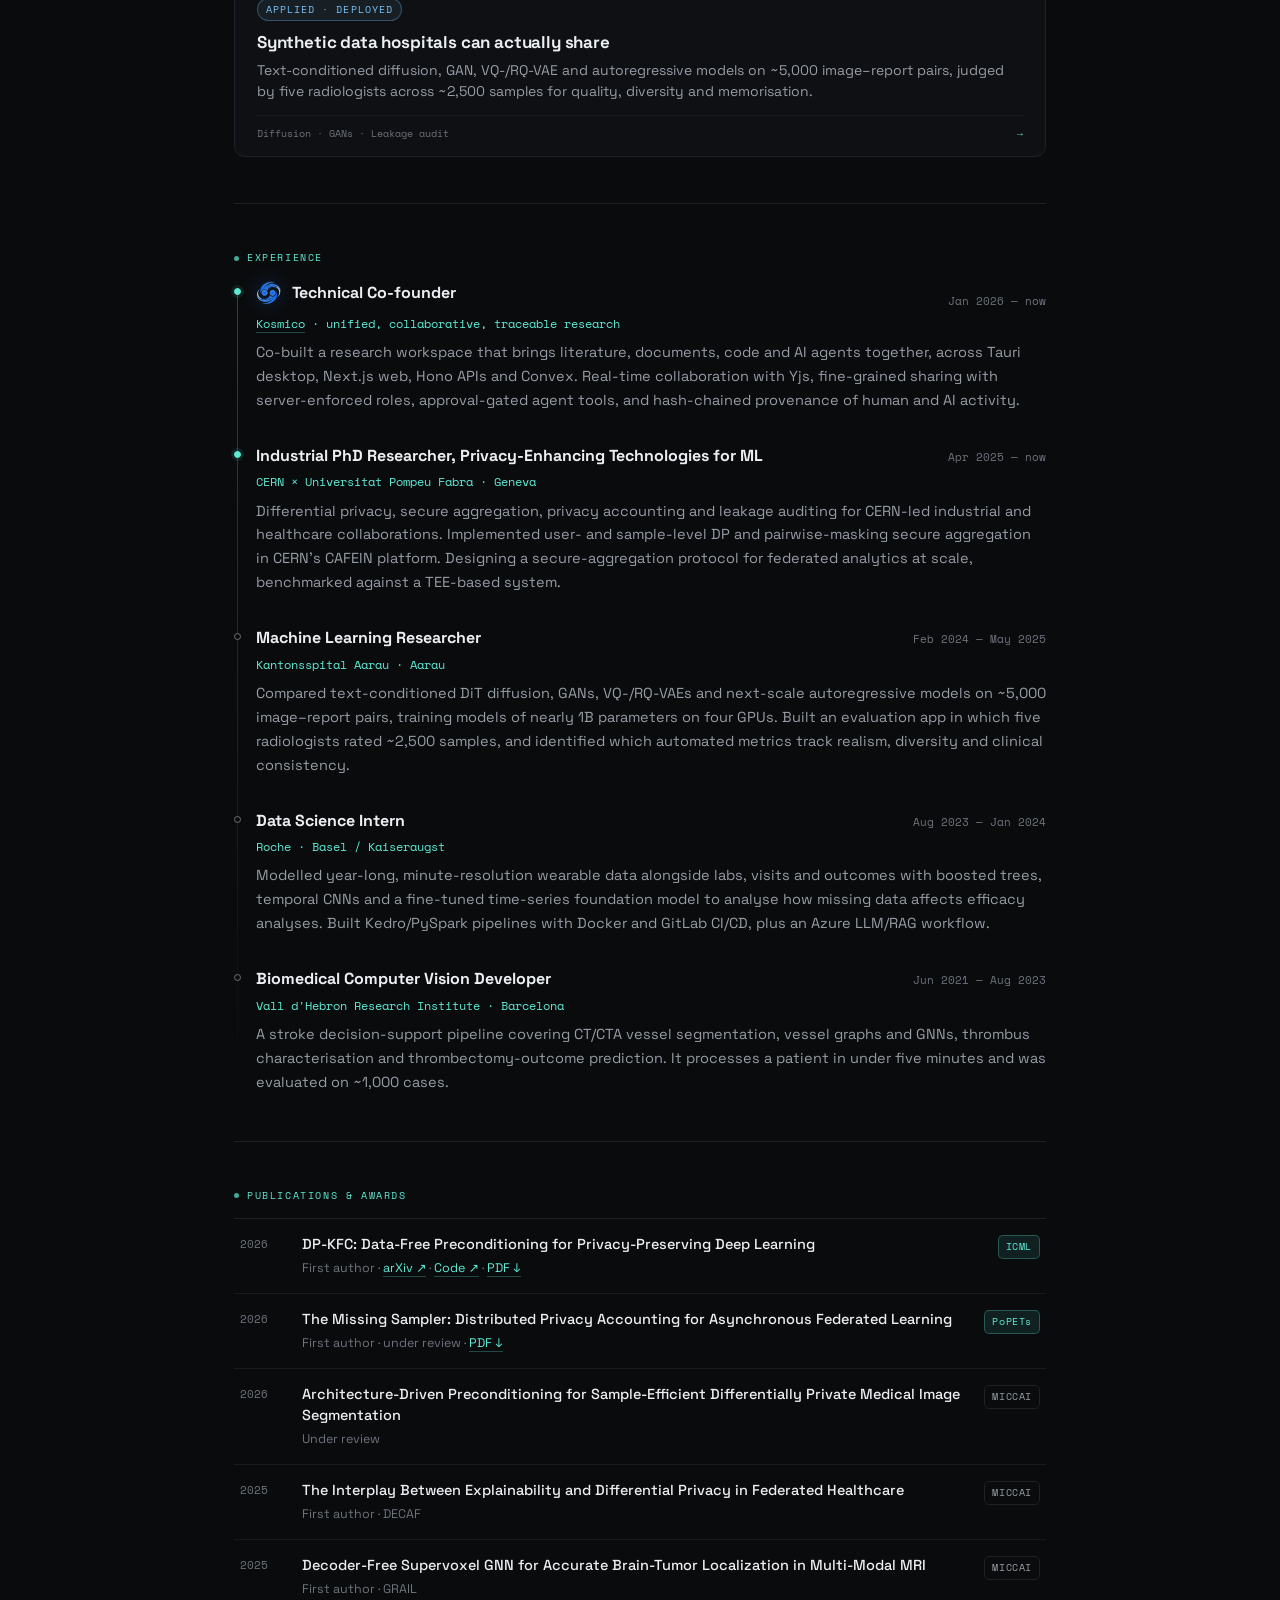
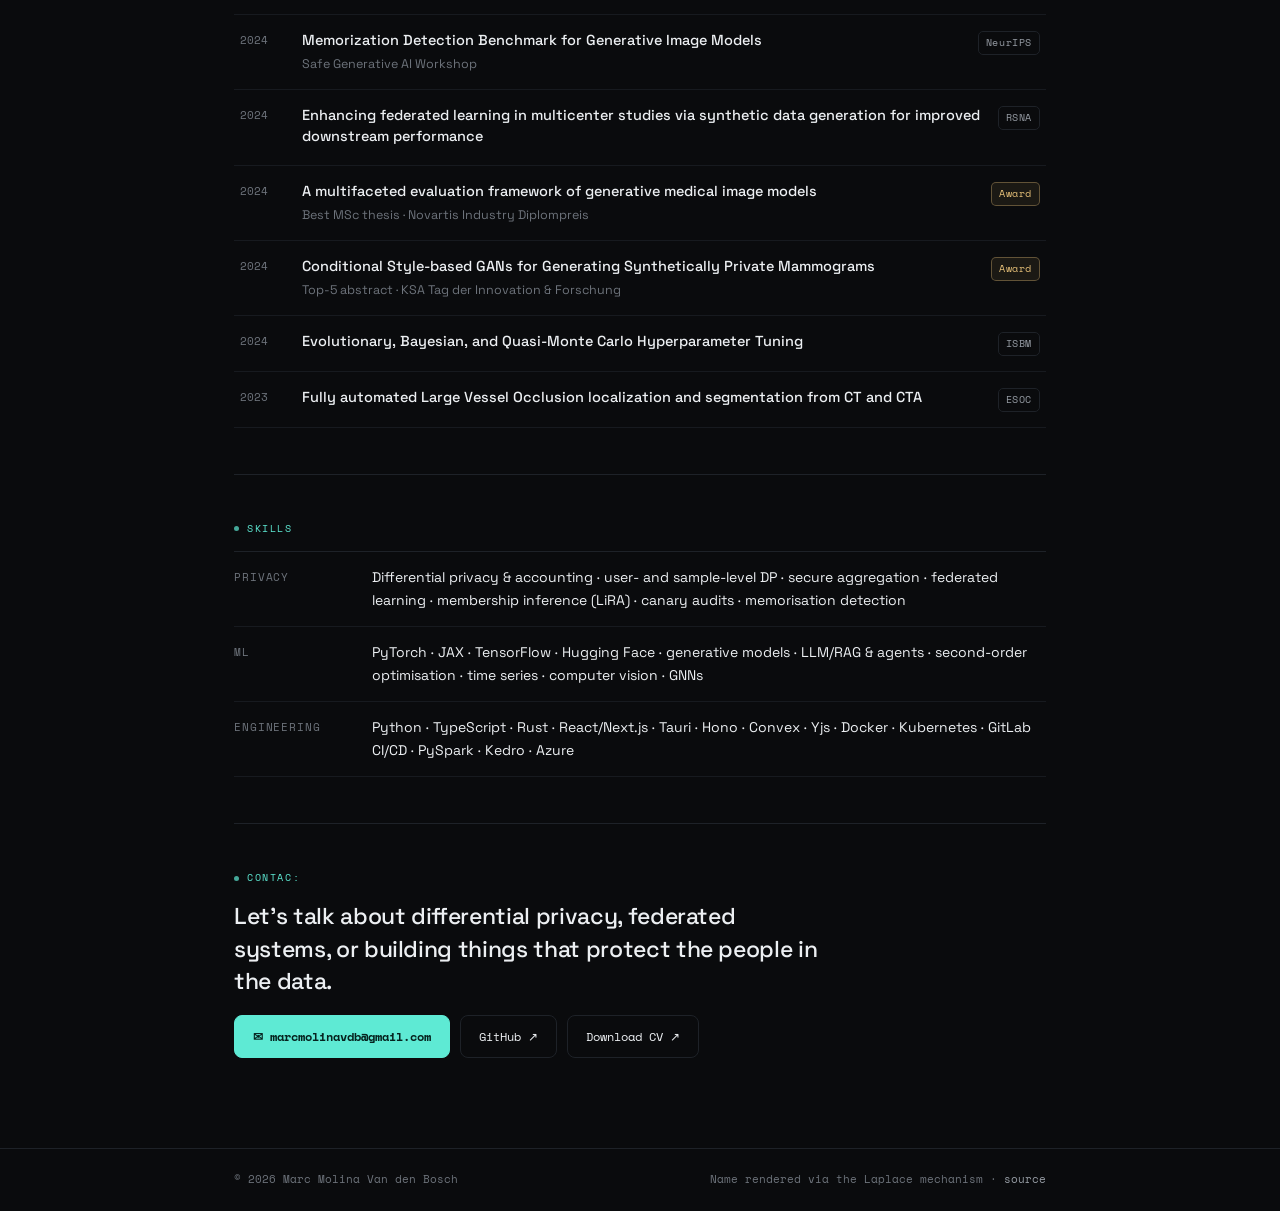
==== commit 8c901e36: "Redesign homepage as a single column with secure-aggregation hero - Replace the dashboard grid with " ====
--- a/index.html
+++ b/index.html
@@ -4,12 +4,12 @@
 <meta charset="utf-8">
 <meta name="viewport" content="width=device-width, initial-scale=1">
 <title>Marc Molina Van den Bosch — Privacy Engineer &amp; ML Researcher</title>
-<meta name="description" content="Privacy engineer and machine learning researcher at CERN. Differential privacy, private federated learning, secure aggregation, and privacy-preserving generative models.">
+<meta name="description" content="Privacy engineer and machine learning researcher at CERN, technical co-founder of Kosmico. Differential privacy, private federated learning, secure aggregation, and privacy-preserving generative models.">
 <meta name="author" content="Marc Molina Van den Bosch">
 
 <meta property="og:type" content="website">
 <meta property="og:title" content="Marc Molina Van den Bosch — Privacy Engineer &amp; ML Researcher">
-<meta property="og:description" content="Differential privacy, private federated learning, secure aggregation. Industrial PhD researcher at CERN.">
+<meta property="og:description" content="Differential privacy, private federated learning, secure aggregation. Industrial PhD researcher at CERN, technical co-founder of Kosmico.">
 <meta property="og:url" content="https://molinamarcvdb.github.io/">
 <meta property="og:image" content="https://molinamarcvdb.github.io/assets/og.png">
 <meta name="twitter:card" content="summary_large_image">
@@ -20,7 +20,7 @@
 
 <link rel="preload" href="assets/fonts/space-grotesk-700.woff2" as="font" type="font/woff2" crossorigin>
 <link rel="preload" href="assets/fonts/space-mono-400.woff2" as="font" type="font/woff2" crossorigin>
-<link rel="stylesheet" href="assets/css/style.css">
+<link rel="stylesheet" href="assets/css/style.css?v=6">
 </head>
 <body>
 
@@ -30,8 +30,9 @@
     <div class="nav__links">
       <a href="#about">About</a>
       <a href="#research">Research</a>
+      <a href="#experience">Experience</a>
       <a href="#publications">Publications</a>
-      <a href="#experience">Experience</a>
+      <a href="#contact">Contact</a>
       <a class="nav__cv" href="assets/marc-molina-cv.pdf" target="_blank" rel="noopener">CV ↗</a>
     </div>
   </div>
@@ -39,7 +40,7 @@
 
 <main class="board-wrap" id="top">
 
-  <!-- ======================= HERO BAND ======================= -->
+  <!-- ======================= HERO ======================= -->
   <header class="hero">
     <h1 class="hero__title">Marc Molina<br>Van den Bosch</h1>
 
@@ -53,112 +54,115 @@
           <div class="eps__thumb" id="epsThumb"></div>
         </div>
       </div>
-      <canvas id="nameCanvas" role="img" aria-label="Marc Molina Van den Bosch"></canvas>
+      <canvas id="nameCanvas" role="img" aria-label="Marc Molina Van den Bosch, assembled by secure aggregation of five clients' masked shares and released with Laplace noise"></canvas>
+    </div>
+
+    <div class="sa" aria-live="polite">
+      <div class="sa__bar">
+        <ol class="sa__steps">
+          <li class="sa__step" data-sa-step="0"><span class="sa__n">01</span>Mask</li>
+          <li class="sa__step" data-sa-step="1"><span class="sa__n">02</span>Aggregate</li>
+          <li class="sa__step" data-sa-step="2"><span class="sa__n">03</span>Release</li>
+        </ol>
+        <button class="sa__replay" id="saReplay" type="button" aria-label="Replay the secure aggregation">↻<span class="sa__replay-t"> replay</span></button>
+      </div>
     </div>
 
     <div class="hero__id">
       <p class="hero__role"><strong>Privacy Engineer</strong> &amp; Machine Learning Researcher</p>
       <p class="hero__affil">
         Industrial PhD @ <a href="https://home.cern/" target="_blank" rel="noopener">CERN</a>
-        × <a href="https://www.upf.edu/" target="_blank" rel="noopener">Universitat Pompeu Fabra</a>
-        · Geneva, Switzerland
+        × <a href="https://www.upf.edu/" target="_blank" rel="noopener">UPF</a>
+        · Co-founder @ <a class="kmark" href="https://kosmico.ai" target="_blank" rel="noopener"><img src="assets/kosmico.svg" alt="" width="14" height="13">Kosmico</a>
+        · Geneva
       </p>
     </div>
   </header>
 
-  <!-- ======================= BOARD ======================= -->
-  <div class="board" data-stagger>
-
-    <section class="panel span-4 reveal" id="about">
+  <!-- ======================= SECTIONS ======================= -->
+  <div class="flow">
+
+    <section class="sec reveal" id="about">
       <div class="panel__label">About</div>
-      <p class="panel__text">
-        I work on the part of machine learning where the guarantee matters as much as the
-        accuracy: <strong>differential privacy</strong>, <strong>secure aggregation</strong>, and
-        <strong>federated learning</strong>, composed into distributed-DP systems with end-to-end
-        guarantees — plus second-order optimisation that recovers the utility DP-SGD gives away.
+      <p class="sec__lede">
+        I build machine learning systems where the guarantee matters as much as the accuracy.
       </p>
       <p class="panel__text">
-        Alongside the theory, I ship: <strong>CAFEIN</strong>, CERN's federated learning platform;
-        a synthetic-data pipeline hospitals actually share at Kantonsspital Aarau; and
-        <a href="https://kosmico.ai" target="_blank" rel="noopener">Kosmico</a>, a collaborative
-        AI-native research platform.
+        My research combines <strong>differential privacy</strong>, <strong>secure aggregation</strong>
+        and <strong>federated learning</strong> into distributed-DP systems with end-to-end, per-client
+        guarantees and no trusted server. I also work on second-order optimisation that wins back the
+        utility DP-SGD loses (first author, ICML 2026).
+      </p>
+      <p class="panel__text">
+        I've worked across industry and healthcare. At CERN I build privacy-enhancing technologies into the
+        <strong>CAFEIN</strong> federated learning platform. Before that I built generative-model
+        pipelines and a radiologist evaluation platform at Kantonsspital Aarau, clinical-trial data tooling at
+        Roche, and stroke decision support at Vall d'Hebron. I'm also the technical co-founder of
+        <a href="https://kosmico.ai" target="_blank" rel="noopener">Kosmico</a>.
       </p>
       <div class="facts">
         <div class="fact"><span class="fact__k">Based in</span><span class="fact__v">Geneva, CH</span></div>
-        <div class="fact"><span class="fact__k">PhD</span><span class="fact__v">CERN × UPF</span></div>
+        <div class="fact"><span class="fact__k">Available</span><span class="fact__v">From early 2027</span></div>
+        <div class="fact"><span class="fact__k">PhD</span><span class="fact__v">CERN × UPF · exp. 2027</span></div>
         <div class="fact"><span class="fact__k">MSc</span><span class="fact__v">FHNW · Novartis Diplompreis</span></div>
-        <div class="fact"><span class="fact__k">BSc</span><span class="fact__v">UPC — Biomedical Eng.</span></div>
-        <div class="fact"><span class="fact__k">Languages</span><span class="fact__v">EN · ES · CA</span></div>
-        <div class="fact"><span class="fact__k">GitHub</span><span class="fact__v"><a href="https://github.com/molinamarcvdb" target="_blank" rel="noopener">@molinamarcvdb</a></span></div>
-      </div>
-    </section>
-
-    <section class="panel span-5 reveal" id="research">
+        <div class="fact"><span class="fact__k">BSc</span><span class="fact__v">UPC · Biomedical Eng.</span></div>
+        <div class="fact"><span class="fact__k">Languages</span><span class="fact__v">EN · ES · CA · FR B1 · DE A2</span></div>
+      </div>
+    </section>
+
+    <section class="sec reveal" id="research">
       <div class="panel__label">Research</div>
       <div class="cards cards--stack">
+        <a class="card" href="research/dp-kfc.html">
+          <span class="card__tag">ICML 2026 · first author</span>
+          <h3 class="card__title">DP-KFC: data-free preconditioning for private deep learning</h3>
+          <p class="card__desc">A network's optimisation geometry comes from its architecture, not its data. Probing with structured synthetic noise builds KFAC preconditioners that beat DP-SGD and adaptive baselines at ε ≤ 3 across vision and language, with no private or public data.</p>
+          <span class="card__foot"><span>KFAC · Mean-field theory · Pink noise</span><span class="card__arrow">→</span></span>
+        </a>
         <a class="card" href="research/async-distributed-dp.html">
-          <span class="card__tag">NeurIPS 2026 · under review</span>
+          <span class="card__tag">PoPETs · under review</span>
           <h3 class="card__title">The Missing Sampler: distributed privacy accounting for async FL</h3>
-          <p class="card__desc">Buffered async FL lets fast clients accumulate up to 97× the reported privacy loss. A privatiser committee restores per-client accounting and subsampling amplification.</p>
+          <p class="card__desc">Buffered async FL lets fast clients accumulate up to 97× the reported privacy loss. A privatiser committee restores per-client accounting and subsampling amplification without a trusted server or TEE, audited with LiRA-style membership inference and canaries at 10³–10⁴ clients.</p>
           <span class="card__foot"><span>Distributed DP · Secure aggregation</span><span class="card__arrow">→</span></span>
-        </a>
-        <a class="card" href="research/dp-kfc.html">
-          <span class="card__tag">ICML 2026</span>
-          <h3 class="card__title">DP-KFC: data-free preconditioning for private deep learning</h3>
-          <p class="card__desc">A network's optimisation geometry is architectural, not data-borne: probing with structured synthetic noise builds KFAC preconditioners that beat DP-SGD at ε ≤ 3 — no private or public data.</p>
-          <span class="card__foot"><span>KFAC · Mean-field theory · Pink noise</span><span class="card__arrow">→</span></span>
         </a>
         <a class="card" href="research/synthetic-data.html">
           <span class="card__tag card__tag--build">Applied · deployed</span>
           <h3 class="card__title">Synthetic data hospitals can actually share</h3>
-          <p class="card__desc">Multimodally-conditioned generation for cross-hospital sharing, evaluated on quality, diversity, and memorisation.</p>
+          <p class="card__desc">Text-conditioned diffusion, GAN, VQ-/RQ-VAE and autoregressive models on ~5,000 image–report pairs, judged by five radiologists across ~2,500 samples for quality, diversity and memorisation.</p>
           <span class="card__foot"><span>Diffusion · GANs · Leakage audit</span><span class="card__arrow">→</span></span>
         </a>
       </div>
     </section>
 
-    <div class="span-3 stack">
-      <section class="panel reveal" id="contact">
-        <div class="panel__label">Contact</div>
-        <div class="contact-btns">
-          <a class="btn btn--primary btn--block" href="mailto:marcmolinavdb@gmail.com">✉ Email me</a>
-          <a class="btn btn--block" href="https://github.com/molinamarcvdb" target="_blank" rel="noopener">GitHub ↗</a>
-          <a class="btn btn--block" href="assets/marc-molina-cv.pdf" target="_blank" rel="noopener">Download CV ↗</a>
-        </div>
-        <p class="contact-note">Open to conversations about differential privacy, federated systems, and building things that protect the people in the data.</p>
-      </section>
-
-      <section class="panel panel--kosmico reveal" id="kosmico">
-        <div class="panel__label panel__label--build">Building</div>
-        <div class="kosmico__lockup">
-          <img class="kosmico__mark" src="assets/kosmico.svg" alt="Kosmico" width="44" height="41" loading="lazy">
-          <h3 class="kosmico__title">Kosmico</h3>
-        </div>
-        <p class="kosmico__desc">A collaborative, AI-native research platform — built for how research actually gets done.</p>
-        <a class="kosmico__cta" href="https://kosmico.ai" target="_blank" rel="noopener">kosmico.ai ↗</a>
-      </section>
-    </div>
-
-    <section class="panel span-7 reveal" id="experience">
+    <section class="sec reveal" id="experience">
       <div class="panel__label">Experience</div>
       <div class="tl">
         <div class="tl__item tl__item--now">
           <span class="tl__dot"></span>
           <div class="tl__head">
-            <h3 class="tl__role">Industrial PhD Researcher, Private &amp; Federated ML</h3>
+            <h3 class="tl__role tl__role--logo"><img class="tl__logo" src="assets/kosmico.svg" alt="Kosmico logo" width="26" height="24" loading="lazy">Technical Co-founder</h3>
+            <span class="tl__date">Jan 2026 — now</span>
+          </div>
+          <p class="tl__org"><a href="https://kosmico.ai" target="_blank" rel="noopener">Kosmico</a> · unified, collaborative, traceable research</p>
+          <p class="tl__desc">Co-built a research workspace that brings literature, documents, code and AI agents together, across Tauri desktop, Next.js web, Hono APIs and Convex. Real-time collaboration with Yjs, fine-grained sharing with server-enforced roles, approval-gated agent tools, and hash-chained provenance of human and AI activity.</p>
+        </div>
+        <div class="tl__item tl__item--now">
+          <span class="tl__dot"></span>
+          <div class="tl__head">
+            <h3 class="tl__role">Industrial PhD Researcher, Privacy-Enhancing Technologies for ML</h3>
             <span class="tl__date">Apr 2025 — now</span>
           </div>
           <p class="tl__org">CERN × Universitat Pompeu Fabra · Geneva</p>
-          <p class="tl__desc">Second-order methods for sample- and user-level DP. Distributed DP combining differential privacy, secure aggregation, and federated learning. CAFEIN platform.</p>
-        </div>
-        <div class="tl__item tl__item--now">
+          <p class="tl__desc">Differential privacy, secure aggregation, privacy accounting and leakage auditing for CERN-led industrial and healthcare collaborations. Implemented user- and sample-level DP and pairwise-masking secure aggregation in CERN's CAFEIN platform. Designing a secure-aggregation protocol for federated analytics at scale, benchmarked against a TEE-based system.</p>
+        </div>
+        <div class="tl__item">
           <span class="tl__dot"></span>
           <div class="tl__head">
             <h3 class="tl__role">Machine Learning Researcher</h3>
-            <span class="tl__date">Feb 2024 — now</span>
+            <span class="tl__date">Feb 2024 — May 2025</span>
           </div>
           <p class="tl__org">Kantonsspital Aarau · Aarau</p>
-          <p class="tl__desc">Privacy-preserving synthetic image pipeline with multimodal conditioning for cross-hospital sharing; evaluation spanning quality, diversity, and memorisation.</p>
+          <p class="tl__desc">Compared text-conditioned DiT diffusion, GANs, VQ-/RQ-VAEs and next-scale autoregressive models on ~5,000 image–report pairs, training models of nearly 1B parameters on four GPUs. Built an evaluation app in which five radiologists rated ~2,500 samples, and identified which automated metrics track realism, diversity and clinical consistency.</p>
         </div>
         <div class="tl__item">
           <span class="tl__dot"></span>
@@ -167,7 +171,7 @@
             <span class="tl__date">Aug 2023 — Jan 2024</span>
           </div>
           <p class="tl__org">Roche · Basel / Kaiseraugst</p>
-          <p class="tl__desc">Anomaly detection for large-scale clinical-trial wearable and observational data; LLM + RAG system on Azure for trial findings reporting.</p>
+          <p class="tl__desc">Modelled year-long, minute-resolution wearable data alongside labs, visits and outcomes with boosted trees, temporal CNNs and a fine-tuned time-series foundation model to analyse how missing data affects efficacy analyses. Built Kedro/PySpark pipelines with Docker and GitLab CI/CD, plus an Azure LLM/RAG workflow.</p>
         </div>
         <div class="tl__item">
           <span class="tl__dot"></span>
@@ -176,95 +180,124 @@
             <span class="tl__date">Jun 2021 — Aug 2023</span>
           </div>
           <p class="tl__org">Vall d'Hebron Research Institute · Barcelona</p>
-          <p class="tl__desc">Graph U-Net on vessel graphs; cerebral artery and large-vessel-occlusion segmentation on CTA volumes for stroke workflows.</p>
-        </div>
-      </div>
-    </section>
-
-    <section class="panel span-5 reveal" id="publications">
+          <p class="tl__desc">A stroke decision-support pipeline covering CT/CTA vessel segmentation, vessel graphs and GNNs, thrombus characterisation and thrombectomy-outcome prediction. It processes a patient in under five minutes and was evaluated on ~1,000 cases.</p>
+        </div>
+      </div>
+    </section>
+
+    <section class="sec reveal" id="publications">
       <div class="panel__label">Publications &amp; Awards</div>
-      <div class="pubscroll">
-        <div class="pubs">
-          <div class="pub">
-            <span class="pub__year">2026</span>
-            <div>
-              <p class="pub__title">The Missing Sampler: Distributed Privacy Accounting for Asynchronous Federated Learning</p>
-              <p class="pub__note">Under review · <a class="pub__pdf" href="assets/papers/the-missing-sampler.pdf" target="_blank" rel="noopener">PDF ↓</a></p>
-            </div>
-            <span class="pub__venue pub__venue--hot">NeurIPS</span>
-          </div>
-          <div class="pub">
-            <span class="pub__year">2026</span>
-            <div>
-              <p class="pub__title">DP-KFC: Data-Free Preconditioning for Privacy-Preserving Deep Learning</p>
-              <p class="pub__note"><a class="pub__pdf" href="assets/papers/dp-kfc.pdf" target="_blank" rel="noopener">PDF ↓</a></p>
-            </div>
-            <span class="pub__venue pub__venue--hot">ICML</span>
-          </div>
-          <div class="pub">
-            <span class="pub__year">2026</span>
-            <div>
-              <p class="pub__title">Architecture-Driven Preconditioning for Sample-Efficient Differentially Private Medical Image Segmentation</p>
-              <p class="pub__note">Under review</p>
-            </div>
-            <span class="pub__venue">MICCAI</span>
-          </div>
-          <div class="pub">
-            <span class="pub__year">2025</span>
-            <div>
-              <p class="pub__title">The Interplay Between Explainability and Differential Privacy in Federated Healthcare</p>
-              <p class="pub__note">DECAF</p>
-            </div>
-            <span class="pub__venue">MICCAI</span>
-          </div>
-          <div class="pub">
-            <span class="pub__year">2025</span>
-            <div>
-              <p class="pub__title">Decoder-Free Supervoxel GNN for Accurate Brain-Tumor Localization in Multi-Modal MRI</p>
-              <p class="pub__note">GRAIL</p>
-            </div>
-            <span class="pub__venue">MICCAI</span>
-          </div>
-          <div class="pub">
-            <span class="pub__year">2024</span>
-            <div>
-              <p class="pub__title">Memorization Detection Benchmark for Generative Image Models</p>
-              <p class="pub__note">Safe Generative AI Workshop</p>
-            </div>
-            <span class="pub__venue">NeurIPS</span>
-          </div>
-          <div class="pub">
-            <span class="pub__year">2024</span>
-            <div><p class="pub__title">Enhancing federated learning in multicenter studies via synthetic data generation for improved downstream performance</p></div>
-            <span class="pub__venue">RSNA</span>
-          </div>
-          <div class="pub">
-            <span class="pub__year">2024</span>
-            <div>
-              <p class="pub__title">A multifaceted evaluation framework of generative medical image models</p>
-              <p class="pub__note">Best MSc thesis — Novartis Industry Diplompreis</p>
-            </div>
-            <span class="pub__venue pub__venue--award">Award</span>
-          </div>
-          <div class="pub">
-            <span class="pub__year">2024</span>
-            <div>
-              <p class="pub__title">Conditional Style-based GANs for Generating Synthetically Private Mammograms</p>
-              <p class="pub__note">Top-5 abstract — KSA Tag der Innovation &amp; Forschung</p>
-            </div>
-            <span class="pub__venue pub__venue--award">Award</span>
-          </div>
-          <div class="pub">
-            <span class="pub__year">2024</span>
-            <div><p class="pub__title">Evolutionary, Bayesian, and Quasi-Monte Carlo Hyperparameter Tuning</p></div>
-            <span class="pub__venue">ISBM</span>
-          </div>
-          <div class="pub">
-            <span class="pub__year">2023</span>
-            <div><p class="pub__title">Fully automated Large Vessel Occlusion localization and segmentation from CT and CTA</p></div>
-            <span class="pub__venue">ESOC</span>
-          </div>
-        </div>
+      <div class="pubs">
+        <div class="pub">
+          <span class="pub__year">2026</span>
+          <div>
+            <p class="pub__title">DP-KFC: Data-Free Preconditioning for Privacy-Preserving Deep Learning</p>
+            <p class="pub__note">First author ·
+              <a class="pub__pdf" href="https://arxiv.org/abs/2605.13418" target="_blank" rel="noopener">arXiv ↗</a> ·
+              <a class="pub__pdf" href="https://github.com/molinamarcvdb/DP-KFC" target="_blank" rel="noopener">Code ↗</a> ·
+              <a class="pub__pdf" href="assets/papers/dp-kfc.pdf" target="_blank" rel="noopener">PDF ↓</a></p>
+          </div>
+          <span class="pub__venue pub__venue--hot">ICML</span>
+        </div>
+        <div class="pub">
+          <span class="pub__year">2026</span>
+          <div>
+            <p class="pub__title">The Missing Sampler: Distributed Privacy Accounting for Asynchronous Federated Learning</p>
+            <p class="pub__note">First author · under review · <a class="pub__pdf" href="assets/papers/the-missing-sampler.pdf" target="_blank" rel="noopener">PDF ↓</a></p>
+          </div>
+          <span class="pub__venue pub__venue--hot">PoPETs</span>
+        </div>
+        <div class="pub">
+          <span class="pub__year">2026</span>
+          <div>
+            <p class="pub__title">Architecture-Driven Preconditioning for Sample-Efficient Differentially Private Medical Image Segmentation</p>
+            <p class="pub__note">Under review</p>
+          </div>
+          <span class="pub__venue">MICCAI</span>
+        </div>
+        <div class="pub">
+          <span class="pub__year">2025</span>
+          <div>
+            <p class="pub__title">The Interplay Between Explainability and Differential Privacy in Federated Healthcare</p>
+            <p class="pub__note">First author · DECAF</p>
+          </div>
+          <span class="pub__venue">MICCAI</span>
+        </div>
+        <div class="pub">
+          <span class="pub__year">2025</span>
+          <div>
+            <p class="pub__title">Decoder-Free Supervoxel GNN for Accurate Brain-Tumor Localization in Multi-Modal MRI</p>
+            <p class="pub__note">First author · GRAIL</p>
+          </div>
+          <span class="pub__venue">MICCAI</span>
+        </div>
+        <div class="pub">
+          <span class="pub__year">2024</span>
+          <div>
+            <p class="pub__title">Memorization Detection Benchmark for Generative Image Models</p>
+            <p class="pub__note">Safe Generative AI Workshop</p>
+          </div>
+          <span class="pub__venue">NeurIPS</span>
+        </div>
+        <div class="pub">
+          <span class="pub__year">2024</span>
+          <div><p class="pub__title">Enhancing federated learning in multicenter studies via synthetic data generation for improved downstream performance</p></div>
+          <span class="pub__venue">RSNA</span>
+        </div>
+        <div class="pub">
+          <span class="pub__year">2024</span>
+          <div>
+            <p class="pub__title">A multifaceted evaluation framework of generative medical image models</p>
+            <p class="pub__note">Best MSc thesis · Novartis Industry Diplompreis</p>
+          </div>
+          <span class="pub__venue pub__venue--award">Award</span>
+        </div>
+        <div class="pub">
+          <span class="pub__year">2024</span>
+          <div>
+            <p class="pub__title">Conditional Style-based GANs for Generating Synthetically Private Mammograms</p>
+            <p class="pub__note">Top-5 abstract · KSA Tag der Innovation &amp; Forschung</p>
+          </div>
+          <span class="pub__venue pub__venue--award">Award</span>
+        </div>
+        <div class="pub">
+          <span class="pub__year">2024</span>
+          <div><p class="pub__title">Evolutionary, Bayesian, and Quasi-Monte Carlo Hyperparameter Tuning</p></div>
+          <span class="pub__venue">ISBM</span>
+        </div>
+        <div class="pub">
+          <span class="pub__year">2023</span>
+          <div><p class="pub__title">Fully automated Large Vessel Occlusion localization and segmentation from CT and CTA</p></div>
+          <span class="pub__venue">ESOC</span>
+        </div>
+      </div>
+    </section>
+
+    <section class="sec reveal" id="skills">
+      <div class="panel__label">Skills</div>
+      <div class="skills">
+        <div class="skill">
+          <span class="skill__k">Privacy</span>
+          <span class="skill__v">Differential privacy &amp; accounting · user- and sample-level DP · secure aggregation · federated learning · membership inference (LiRA) · canary audits · memorisation detection</span>
+        </div>
+        <div class="skill">
+          <span class="skill__k">ML</span>
+          <span class="skill__v">PyTorch · JAX · TensorFlow · Hugging Face · generative models · LLM/RAG &amp; agents · second-order optimisation · time series · computer vision · GNNs</span>
+        </div>
+        <div class="skill">
+          <span class="skill__k">Engineering</span>
+          <span class="skill__v">Python · TypeScript · Rust · React/Next.js · Tauri · Hono · Convex · Yjs · Docker · Kubernetes · GitLab CI/CD · PySpark · Kedro · Azure</span>
+        </div>
+      </div>
+    </section>
+
+    <section class="sec reveal" id="contact">
+      <div class="panel__label">Contact</div>
+      <p class="sec__lede">Let's talk about differential privacy, federated systems, or building things that protect the people in the data.</p>
+      <div class="contact-btns">
+        <a class="btn btn--primary" href="mailto:marcmolinavdb@gmail.com">✉ marcmolinavdb@gmail.com</a>
+        <a class="btn" href="https://github.com/molinamarcvdb" target="_blank" rel="noopener">GitHub ↗</a>
+        <a class="btn" href="assets/marc-molina-cv.pdf" target="_blank" rel="noopener">Download CV ↗</a>
       </div>
     </section>
 
@@ -278,7 +311,8 @@
   </div>
 </footer>
 
-<script src="assets/js/noise.js"></script>
+<script src="assets/js/lattice.js?v=2"></script>
+<script src="assets/js/noise.js?v=7"></script>
 <script src="assets/js/main.js"></script>
 </body>
 </html>
--- a/assets/css/style.css
+++ b/assets/css/style.css
@@ -1,5 +1,5 @@
 /* ============================================================
-   Marc Molina Van den Bosch — personal site (dashboard layout)
+   Marc Molina Van den Bosch — personal site (single-column layout)
    Palette: signal emerging from noise.
    Semantics: teal = research, blue = built/shipped, gold = award
    Type: Space Grotesk (display/body) + Space Mono (data) — self-hosted, OFL.
@@ -50,7 +50,7 @@
   --sans: 'Space Grotesk', -apple-system, BlinkMacSystemFont, 'Segoe UI', system-ui, sans-serif;
 
   --maxw: 1080px;        /* article pages */
-  --maxw-board: 1240px;  /* dashboard */
+  --maxw-board: 860px;   /* home page column */
   --ease: cubic-bezier(0.16, 1, 0.3, 1);
 }
 
@@ -85,6 +85,7 @@
   opacity: 0.035;
   background-image: url("data:image/svg+xml,%3Csvg xmlns='http://www.w3.org/2000/svg' width='200' height='200'%3E%3Cfilter id='n'%3E%3CfeTurbulence type='fractalNoise' baseFrequency='0.85' numOctaves='3' stitchTiles='stitch'/%3E%3C/filter%3E%3Crect width='200' height='200' filter='url(%23n)'/%3E%3C/svg%3E");
   animation: grain 8s steps(6) infinite;
+  will-change: transform;
 }
 @keyframes grain {
   0%,100% { transform: translate(0,0); }
@@ -93,6 +94,18 @@
   50% { transform: translate(-2%, 3%); }
   67% { transform: translate(3%, 1%); }
   83% { transform: translate(-1%, -3%); }
+}
+
+/* ---- Lattice backdrop (drawn by lattice.js) ----
+   Behind everything. The edge fade is computed in the script rather than
+   with a CSS mask, which would be recomposited on every frame. */
+.lattice {
+  position: fixed;
+  inset: 0;
+  width: 100%;
+  height: 100%;
+  z-index: -1;
+  pointer-events: none;
 }
 
 /* ---- Ambient glow ---- */
@@ -129,7 +142,7 @@
   z-index: 1;
 }
 
-.board-wrap {                 /* dashboard */
+.board-wrap {                 /* home page */
   width: 100%;
   max-width: var(--maxw-board);
   margin: 0 auto;
@@ -145,15 +158,13 @@
   position: fixed;
   top: 0; left: 0; right: 0;
   z-index: 100;
-  backdrop-filter: blur(14px);
-  -webkit-backdrop-filter: blur(14px);
-  background: rgba(10, 11, 13, 0.6);
+  background: rgba(10, 11, 13, 0.72);
   border-bottom: 1px solid transparent;
   transition: border-color .4s var(--ease), background .4s var(--ease);
 }
 .nav.scrolled {
   border-bottom-color: var(--line);
-  background: rgba(10, 11, 13, 0.86);
+  background: rgba(10, 11, 13, 0.92);
 }
 .nav__inner {
   max-width: var(--maxw-board);
@@ -304,6 +315,11 @@
 }
 .hero__affil a { color: var(--muted); text-decoration: none; border-bottom: 1px solid var(--line); }
 .hero__affil a:hover { color: var(--accent); border-color: var(--accent-line); }
+.kmark { display: inline-flex; align-items: center; gap: 5px; }
+.kmark img {
+  width: 14px; height: auto;
+  filter: drop-shadow(0 0 6px rgba(39, 119, 225, 0.45));
+}
 
 @keyframes fadeUp {
   from { opacity: 0; transform: translateY(14px); }
@@ -370,38 +386,115 @@
 .eps__thumb:active { cursor: grabbing; box-shadow: 0 0 0 1px var(--accent), 0 0 20px rgba(94, 234, 212, 0.75); }
 .eps:focus-visible .eps__thumb { box-shadow: 0 0 0 2px var(--accent), 0 0 20px rgba(94, 234, 212, 0.7); }
 
+/* ---- Protocol caption: which act of the hero is playing ---- */
+.sa { display: none; margin-top: -4px; }
+.hero.canvas-on .sa {
+  display: block;
+  opacity: 0;
+  animation: fadeUp .8s var(--ease) .3s forwards;
+}
+.sa__bar {
+  display: flex;
+  align-items: center;
+  justify-content: space-between;
+  gap: 12px;
+  padding-bottom: 10px;
+  border-bottom: 1px solid var(--line-soft);
+}
+.sa__steps {
+  list-style: none;
+  margin: 0; padding: 0;
+  display: flex;
+  align-items: center;
+  gap: 6px;
+  font-family: var(--mono);
+  font-size: 11px;
+  letter-spacing: .06em;
+  text-transform: uppercase;
+}
+.sa__step {
+  display: inline-flex;
+  align-items: center;
+  gap: 7px;
+  color: var(--muted-dim);
+  transition: color .5s var(--ease);
+}
+.sa__step + .sa__step::before {
+  content: '';
+  width: 26px; height: 1px;
+  margin-right: 6px;
+  background: var(--line);
+  transition: background .5s var(--ease);
+}
+.sa__n {
+  display: inline-grid;
+  place-items: center;
+  min-width: 26px; height: 20px;
+  padding: 0 5px;
+  border: 1px solid var(--line);
+  border-radius: 10px;
+  font-size: 9.5px;
+  transition: all .5s var(--ease);
+}
+.sa__step.is-done { color: var(--muted); }
+.sa__step.is-done .sa__n { border-color: var(--accent-line); color: var(--accent); }
+.sa__step.is-done + .sa__step::before,
+.sa__step.is-on::before { background: var(--accent-line); }
+.sa__step.is-on { color: var(--text); }
+.sa__step.is-on .sa__n {
+  background: var(--accent);
+  border-color: var(--accent);
+  color: #06231f;
+  box-shadow: 0 0 14px rgba(94, 234, 212, 0.45);
+}
+.sa__replay {
+  font-family: var(--mono);
+  font-size: 11px;
+  color: var(--muted);
+  background: none;
+  border: 1px solid var(--line);
+  border-radius: 6px;
+  padding: 4px 10px;
+  white-space: nowrap;
+  cursor: pointer;
+  transition: color .25s var(--ease), border-color .25s var(--ease), background .25s var(--ease);
+}
+.sa__replay:hover { color: var(--accent); border-color: var(--accent-line); background: var(--accent-dim); }
+.sa__replay:focus-visible { outline: 2px solid var(--accent); outline-offset: 2px; }
+@media (max-width: 520px) {
+  .sa__step + .sa__step::before { width: 10px; margin-right: 2px; }
+  .sa__steps { gap: 4px; font-size: 10px; }
+  .sa__step { gap: 5px; }
+  .sa__replay-t { display: none; }
+}
+
 /* The rotated readout would eat the whole column when the name is short. */
 @media (max-width: 900px) {
   .eps__val { display: none; }
 }
 
 /* ============================================================
-   Board grid
-   ============================================================ */
-.board {
-  display: grid;
-  grid-template-columns: repeat(12, 1fr);
-  gap: 14px;
-  align-items: stretch;
-}
-.span-3 { grid-column: span 3; }
-.span-4 { grid-column: span 4; }
-.span-5 { grid-column: span 5; }
-.span-7 { grid-column: span 7; }
-
-.stack {
-  display: flex;
-  flex-direction: column;
-  gap: 14px;
-}
-.stack > .panel { flex: 1; }
-
-@media (max-width: 1080px) {
-  .span-3, .span-4, .span-5, .span-7 { grid-column: span 6; }
-}
-@media (max-width: 760px) {
-  .span-3, .span-4, .span-5, .span-7 { grid-column: span 12; }
-}
+   Section flow — one column, read top to bottom
+   ============================================================ */
+.flow { display: flex; flex-direction: column; }
+
+.sec {
+  padding: 46px 0;
+  border-top: 1px solid var(--line);
+  scroll-margin-top: 56px;   /* clear the fixed nav on anchor jumps */
+}
+.sec:last-child { padding-bottom: 64px; }
+
+.sec__lede {
+  font-size: clamp(19px, 2.6vw, 23px);
+  font-weight: 500;
+  line-height: 1.4;
+  letter-spacing: -0.015em;
+  color: var(--text);
+  margin: 0 0 18px;
+  max-width: 34ch;
+}
+#contact .sec__lede { max-width: 40ch; }
 
 .panel {
   border: 1px solid var(--line);
@@ -433,9 +526,9 @@
 
 .panel__text {
   color: var(--muted);
-  font-size: 13.5px;
-  line-height: 1.6;
-  margin: 0 0 12px;
+  font-size: 15px;
+  line-height: 1.7;
+  margin: 0 0 14px;
 }
 .panel__text strong { color: var(--text); font-weight: 500; }
 .panel__text a { color: var(--accent); text-decoration: none; border-bottom: 1px solid var(--accent-line); }
@@ -444,7 +537,14 @@
 /* ============================================================
    Facts
    ============================================================ */
-.facts { border-top: 1px solid var(--line); margin-top: 14px; }
+.facts {
+  border-top: 1px solid var(--line);
+  margin-top: 22px;
+  display: grid;
+  grid-template-columns: 1fr 1fr;
+  column-gap: 28px;
+}
+@media (max-width: 600px) { .facts { grid-template-columns: 1fr; } }
 .fact {
   display: flex;
   justify-content: space-between;
@@ -452,7 +552,7 @@
   padding: 9px 0;
   border-bottom: 1px solid var(--line-soft);
   font-family: var(--mono);
-  font-size: 11.5px;
+  font-size: 12px;
 }
 .fact__k { color: var(--muted-dim); letter-spacing: .04em; }
 .fact__v { color: var(--text); text-align: right; }
@@ -465,7 +565,7 @@
 .cards--stack {
   display: flex;
   flex-direction: column;
-  gap: 12px;
+  gap: 14px;
 }
 .card {
   position: relative;
@@ -473,7 +573,7 @@
   flex-direction: column;
   border: 1px solid var(--line);
   border-radius: 11px;
-  padding: 15px 16px 11px;
+  padding: 20px 22px 14px;
   background: rgba(20, 23, 28, 0.5);
   text-decoration: none;
   color: inherit;
@@ -511,7 +611,7 @@
   background: rgba(124, 196, 250, 0.08);
 }
 .card__title {
-  font-size: 14.5px;
+  font-size: 17px;
   font-weight: 600;
   margin: 0 0 6px;
   letter-spacing: -0.01em;
@@ -519,7 +619,7 @@
 }
 .card__desc {
   color: var(--muted);
-  font-size: 12.5px;
+  font-size: 14px;
   margin: 0 0 12px;
   flex: 1;
   line-height: 1.55;
@@ -543,27 +643,15 @@
 .card:hover .card__arrow { transform: translateX(4px); }
 
 /* ============================================================
-   Publications — scrollable panel
-   ============================================================ */
-.pubscroll {
-  overflow-y: auto;
-  max-height: 480px;
-  padding-right: 8px;
-  scrollbar-width: thin;
-  scrollbar-color: #262b33 transparent;
-}
-.pubscroll::-webkit-scrollbar { width: 7px; }
-.pubscroll::-webkit-scrollbar-track { background: transparent; }
-.pubscroll::-webkit-scrollbar-thumb { background: #22272e; border-radius: 5px; }
-.pubscroll::-webkit-scrollbar-thumb:hover { background: #2e3640; }
-
+   Publications
+   ============================================================ */
 .pubs { border-top: 1px solid var(--line); }
 .pub {
   display: grid;
   grid-template-columns: 48px 1fr auto;
   gap: 14px;
   align-items: start;
-  padding: 13px 6px;
+  padding: 15px 6px;
   border-bottom: 1px solid var(--line-soft);
   transition: background .3s var(--ease), padding-left .3s var(--ease);
   position: relative;
@@ -591,13 +679,13 @@
   font-variant-numeric: tabular-nums;
 }
 .pub__title {
-  font-size: 13px;
+  font-size: 14.5px;
   color: var(--text);
   margin: 0 0 3px;
   font-weight: 450;
   line-height: 1.45;
 }
-.pub__note { font-size: 11.5px; color: var(--muted-dim); margin: 0; }
+.pub__note { font-size: 12.5px; color: var(--muted-dim); margin: 0; }
 .pub__pdf { color: var(--accent); text-decoration: none; border-bottom: 1px solid var(--accent-line); }
 .pub__pdf:hover { background: var(--accent-dim); }
 .pub__venue {
@@ -638,11 +726,11 @@
   width: 1px;
   background: linear-gradient(180deg, var(--accent-line), var(--line) 55%, transparent);
 }
-.tl__item { position: relative; padding-bottom: 22px; }
+.tl__item { position: relative; padding-bottom: 30px; }
 .tl__item:last-child { padding-bottom: 0; }
 .tl__dot {
   position: absolute;
-  left: -22px; top: 6px;
+  left: -22px; top: 8px;
   width: 7px; height: 7px;
   border-radius: 50%;
   background: var(--bg);
@@ -660,24 +748,55 @@
   gap: 14px;
   flex-wrap: wrap;
 }
-.tl__role { font-size: 14px; font-weight: 600; margin: 0; }
+.tl__role { font-size: 16px; font-weight: 600; margin: 0; }
+.tl__role--logo { display: inline-flex; align-items: center; gap: 10px; }
+.tl__logo {
+  width: 26px; height: auto;
+  flex: 0 0 auto;
+  filter: drop-shadow(0 0 10px rgba(39, 119, 225, 0.4));
+}
 .tl__date {
   font-family: var(--mono);
   font-size: 10.5px;
   color: var(--muted-dim);
   white-space: nowrap;
 }
-.tl__org { font-family: var(--mono); font-size: 11.5px; color: var(--accent); margin: 3px 0 6px; }
-.tl__desc { color: var(--muted); font-size: 12.5px; line-height: 1.55; margin: 0; }
-
-/* ============================================================
-   Contact + Kosmico panels
+.tl__org { font-family: var(--mono); font-size: 12px; color: var(--accent); margin: 4px 0 8px; }
+.tl__org a { color: inherit; text-decoration: none; border-bottom: 1px solid var(--accent-line); }
+.tl__org a:hover { background: var(--accent-dim); }
+.tl__desc { color: var(--muted); font-size: 14.5px; line-height: 1.65; margin: 0; }
+
+/* ============================================================
+   Contact
    ============================================================ */
 .contact-btns {
   display: flex;
-  flex-direction: column;
-  gap: 9px;
-  margin-bottom: 14px;
+  flex-wrap: wrap;
+  gap: 10px;
+}
+
+/* ============================================================
+   Skills
+   ============================================================ */
+.skills { border-top: 1px solid var(--line); }
+.skill {
+  display: grid;
+  grid-template-columns: 120px 1fr;
+  gap: 18px;
+  padding: 14px 0;
+  border-bottom: 1px solid var(--line-soft);
+}
+.skill__k {
+  font-family: var(--mono);
+  font-size: 11px;
+  letter-spacing: .08em;
+  text-transform: uppercase;
+  color: var(--muted-dim);
+  padding-top: 3px;
+}
+.skill__v { color: var(--text); font-size: 14px; line-height: 1.65; }
+@media (max-width: 560px) {
+  .skill { grid-template-columns: 1fr; gap: 4px; }
 }
 .btn {
   font-family: var(--mono);
@@ -703,52 +822,6 @@
   background: var(--accent);
   box-shadow: 0 8px 26px rgba(94,234,212,0.26);
 }
-.btn--block { width: 100%; justify-content: center; }
-
-.contact-note {
-  color: var(--muted-dim);
-  font-size: 12px;
-  line-height: 1.55;
-  margin: 0;
-}
-
-.panel--kosmico {
-  background:
-    radial-gradient(420px circle at 85% 0%, rgba(124, 196, 250, 0.08), transparent 55%),
-    linear-gradient(180deg, var(--bg-elev), rgba(16, 18, 22, 0.3));
-}
-.kosmico__lockup {
-  display: flex;
-  align-items: center;
-  gap: 11px;
-  margin-bottom: 8px;
-}
-.kosmico__mark {
-  width: 44px;
-  height: auto;
-  flex: 0 0 auto;
-  filter: drop-shadow(0 0 14px rgba(39, 119, 225, 0.35));
-}
-.kosmico__title { font-size: 19px; font-weight: 600; margin: 0; letter-spacing: -0.02em; }
-.kosmico__desc { color: var(--muted); margin: 0 0 14px; font-size: 12.5px; line-height: 1.55; }
-.kosmico__cta {
-  font-family: var(--mono);
-  font-size: 12px;
-  color: var(--bg);
-  background: var(--accent-2);
-  border-radius: 7px;
-  padding: 9px 16px;
-  text-decoration: none;
-  font-weight: 600;
-  white-space: nowrap;
-  transition: transform .25s var(--ease), box-shadow .25s var(--ease);
-  display: inline-block;
-}
-.kosmico__cta:hover {
-  transform: translateY(-2px);
-  box-shadow: 0 8px 26px rgba(124, 196, 250, 0.28);
-}
-
 /* ============================================================
    Footer
    ============================================================ */
@@ -905,7 +978,7 @@
     transition-duration: 0.01ms !important;
     scroll-behavior: auto !important;
   }
-  .hero__role, .hero__affil, .eps, .hero__title { opacity: 1 !important; }
+  .hero__role, .hero__affil, .eps, .hero__title, .hero.canvas-on .sa { opacity: 1 !important; }
   .reveal { opacity: 1; transform: none; }
   body::after { animation: none; }
 }
